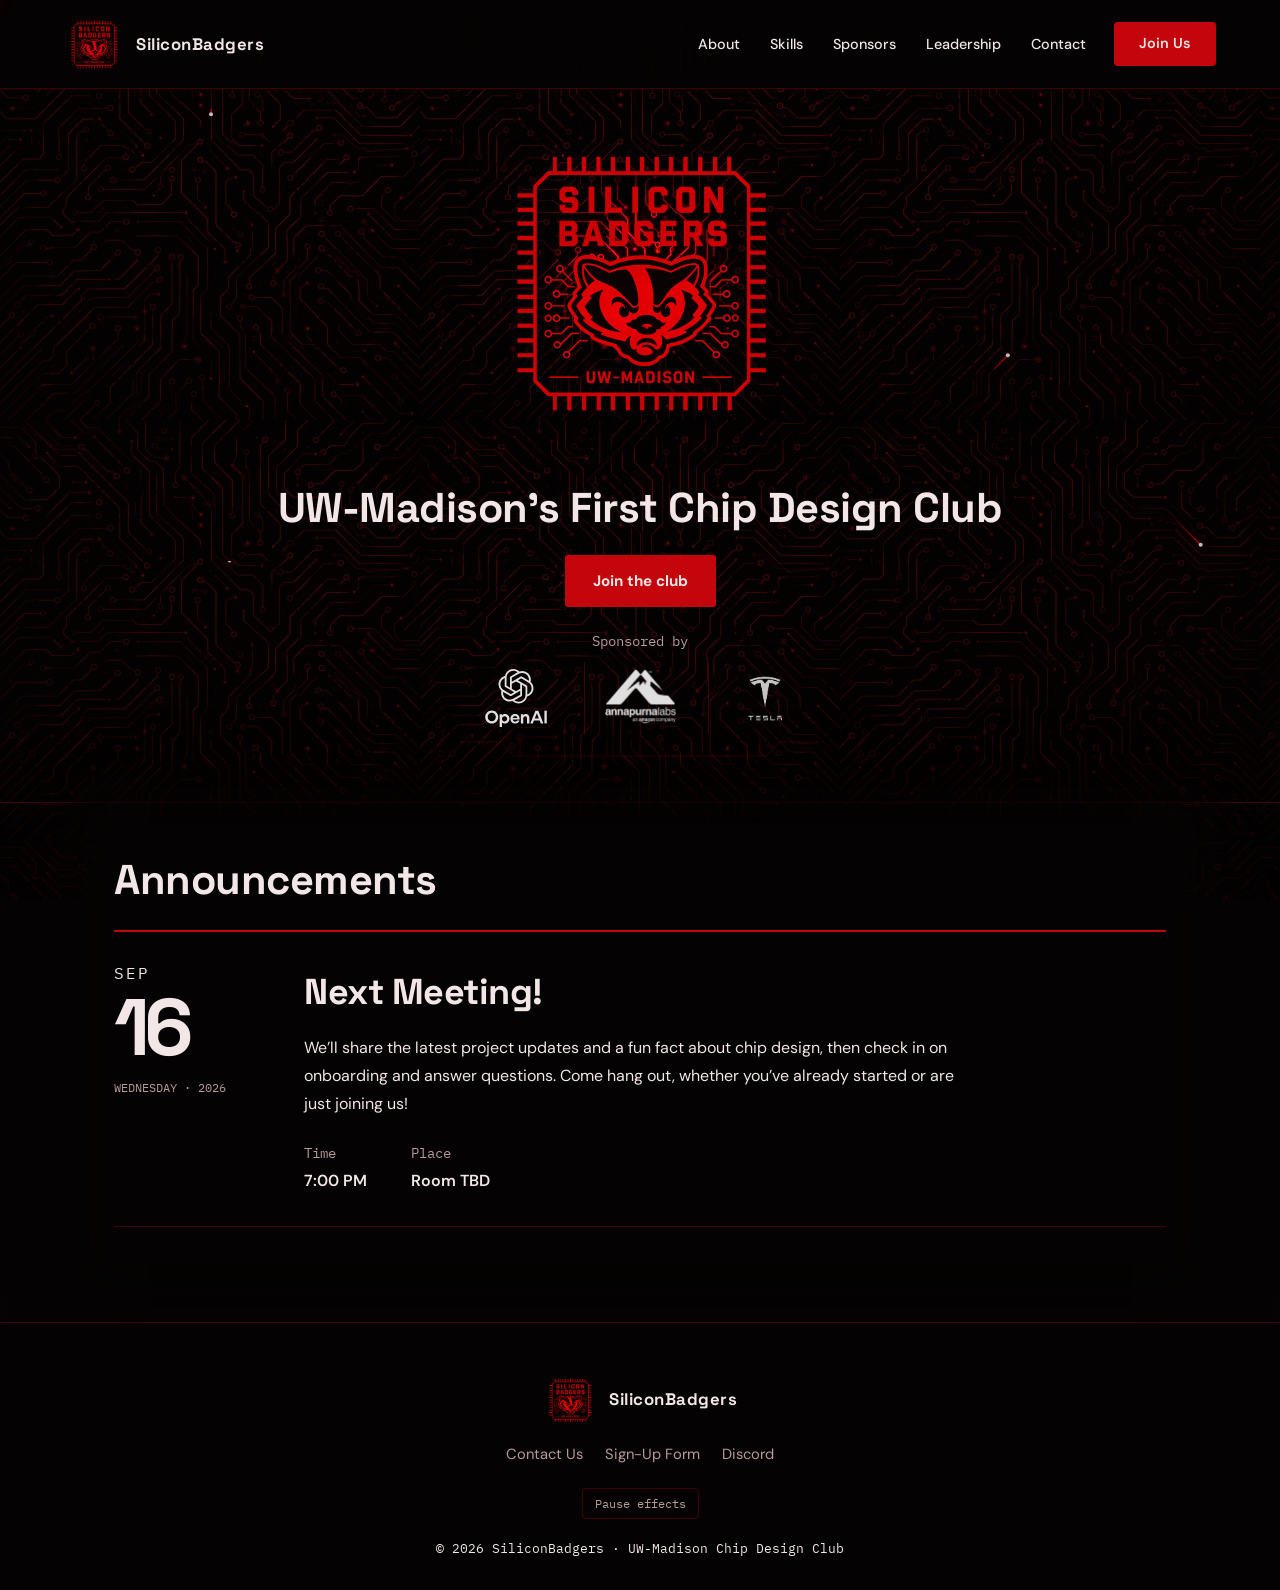
==== index.html @ 92d64e38 "Update project copy, team contacts, and Discord links" ====
<!DOCTYPE html>
<html lang="en">
<head>
<!-- Must stay inline and run before first paint: it arms the pre-animation
     hidden state for .reveal elements. Content is visible without it, so the
     fade-in stays progressive enhancement. Do not move to main.js. -->
<script>document.documentElement.classList.add("js-reveal");</script>
<meta charset="UTF-8">
<meta name="viewport" content="width=device-width, initial-scale=1.0">
<title>SiliconBadgers — Chip Design Club @ UW-Madison</title>
<meta name="description" content="SiliconBadgers is UW-Madison's first chip design club, teaching digital design, verification, and FPGA development while building an open-source LLM inference accelerator.">
<link rel="canonical" href="https://siliconbadgers.com/">
<meta property="og:type" content="website">
<meta property="og:title" content="SiliconBadgers — Chip Design Club @ UW-Madison">
<meta property="og:description" content="SiliconBadgers is UW-Madison's first chip design club, teaching digital design, verification, and FPGA development while building an open-source LLM inference accelerator.">
<meta property="og:url" content="https://siliconbadgers.com/">
<meta property="og:image" content="https://siliconbadgers.com/assets/img/logo.png">
<meta property="og:site_name" content="SiliconBadgers">
<meta name="twitter:card" content="summary_large_image">
<meta name="twitter:title" content="SiliconBadgers — Chip Design Club @ UW-Madison">
<meta name="twitter:description" content="SiliconBadgers is UW-Madison's first chip design club, teaching digital design, verification, and FPGA development while building an open-source LLM inference accelerator.">
<meta name="twitter:image" content="https://siliconbadgers.com/assets/img/logo.png">
<link rel="icon" href="/favicon.ico" sizes="16x16 32x32 48x48">
<link rel="icon" type="image/png" sizes="32x32" href="assets/img/favicon-32.png">
<link rel="icon" type="image/png" sizes="48x48" href="assets/img/favicon-48.png">
<link rel="icon" type="image/png" sizes="96x96" href="assets/img/favicon-96.png">
<link rel="icon" type="image/png" sizes="192x192" href="assets/img/favicon-192.png">
<link rel="icon" type="image/png" sizes="512x512" href="assets/img/favicon-512.png">
<link rel="apple-touch-icon" href="assets/img/apple-touch-icon.png">
<link rel="stylesheet" href="assets/css/styles.css?v=30">
<link rel="stylesheet" href="assets/css/sponsors.css?v=6">
<script defer src="assets/js/main.js?v=10"></script>
<script defer src="assets/js/effects.js?v=18"></script>
<script defer src="assets/js/interactions.js?v=3"></script>
<script type="application/ld+json">
{
  "@context": "https://schema.org",
  "@type": "Organization",
  "name": "SiliconBadgers",
  "alternateName": "SiliconBadgers",
  "url": "https://siliconbadgers.com/",
  "logo": "https://siliconbadgers.com/assets/img/logo.png",
  "description": "SiliconBadgers is UW-Madison's first chip design club, teaching digital design, verification, and FPGA development while building an open-source LLM inference accelerator.",
  "email": "rsharma232@wisc.edu",
  "sameAs": [
    "https://discord.gg/YP7TMagWwN"
  ]
}
</script>

<link rel="stylesheet" href="assets/css/chip-demos.css?v=9">
</head>
<body>
<a class="skip-link" href="#main-content">Skip to content</a>
<div class="scroll-progress" id="scrollProgress"></div>

<div class="circuit-bg"></div>
<div class="circuit-glow"></div>
<canvas class="circuit-signals" aria-hidden="true"></canvas>

<header>
  <nav>
    <a class="brand" href="index.html" aria-current="page">
      <img src="assets/img/logo.png" width="60" height="60" alt="SiliconBadgers logo">
      SiliconBadgers
    </a>
    <input type="checkbox" id="navCheck" class="nav-check" aria-label="Open navigation menu" aria-controls="navLinks">
    <label for="navCheck" class="navtoggle" id="navToggle" aria-label="Toggle menu">
      <span></span><span></span><span></span>
    </label>
    <ul class="navlinks" id="navLinks">
      <li><a href="about.html">About</a></li>
      <li><a href="skills.html">Skills</a></li>
      <li><a href="sponsors.html">Sponsors</a></li>
      <li><a href="leadership.html">Leadership</a></li>
      <li><a href="contact.html">Contact</a></li>
      <li><a class="nav-cta" href="join.html">Join Us</a></li>
    </ul>
  </nav>
</header>
<main id="main-content">
<section class="hero section-full">
  <div class="hero-inner">
    <div class="logo-wrap logo-power-on">
      <div class="logo-circuit-dense"></div>
      <img class="logo" src="assets/img/logo.png" width="320" height="320" alt="SiliconBadgers logo">
      <svg class="logo-power-pins" viewBox="0 0 640 640" aria-hidden="true">
        <path d="M148.0 73V101" style="--pin-delay:0ms"/>
        <path d="M177.2 73V101" style="--pin-delay:8ms"/>
        <path d="M206.4 73V101" style="--pin-delay:16ms"/>
        <path d="M235.6 73V101" style="--pin-delay:24ms"/>
        <path d="M264.8 73V101" style="--pin-delay:32ms"/>
        <path d="M294.0 73V101" style="--pin-delay:40ms"/>
        <path d="M323.2 73V101" style="--pin-delay:48ms"/>
        <path d="M352.4 73V101" style="--pin-delay:56ms"/>
        <path d="M381.6 73V101" style="--pin-delay:64ms"/>
        <path d="M410.8 73V101" style="--pin-delay:72ms"/>
        <path d="M440.0 73V101" style="--pin-delay:80ms"/>
        <path d="M469.2 73V101" style="--pin-delay:88ms"/>
        <path d="M498.4 73V101" style="--pin-delay:96ms"/>
        <path d="M540 148.0H570" style="--pin-delay:104ms"/>
        <path d="M540 177.2H570" style="--pin-delay:112ms"/>
        <path d="M540 206.4H570" style="--pin-delay:120ms"/>
        <path d="M540 235.6H570" style="--pin-delay:128ms"/>
        <path d="M540 264.8H570" style="--pin-delay:136ms"/>
        <path d="M540 294.0H570" style="--pin-delay:144ms"/>
        <path d="M540 323.2H570" style="--pin-delay:152ms"/>
        <path d="M540 352.4H570" style="--pin-delay:160ms"/>
        <path d="M540 381.6H570" style="--pin-delay:168ms"/>
        <path d="M540 410.8H570" style="--pin-delay:176ms"/>
        <path d="M540 440.0H570" style="--pin-delay:184ms"/>
        <path d="M540 469.2H570" style="--pin-delay:192ms"/>
        <path d="M540 498.4H570" style="--pin-delay:200ms"/>
        <path d="M499.0 550V578" style="--pin-delay:208ms"/>
        <path d="M469.8 550V578" style="--pin-delay:216ms"/>
        <path d="M440.6 550V578" style="--pin-delay:224ms"/>
        <path d="M411.4 550V578" style="--pin-delay:232ms"/>
        <path d="M382.2 550V578" style="--pin-delay:240ms"/>
        <path d="M353.0 550V578" style="--pin-delay:248ms"/>
        <path d="M323.8 550V578" style="--pin-delay:256ms"/>
        <path d="M294.6 550V578" style="--pin-delay:264ms"/>
        <path d="M265.4 550V578" style="--pin-delay:272ms"/>
        <path d="M236.2 550V578" style="--pin-delay:280ms"/>
        <path d="M207.0 550V578" style="--pin-delay:288ms"/>
        <path d="M177.8 550V578" style="--pin-delay:296ms"/>
        <path d="M148.6 550V578" style="--pin-delay:304ms"/>
        <path d="M75 499.0H106" style="--pin-delay:312ms"/>
        <path d="M75 469.8H106" style="--pin-delay:320ms"/>
        <path d="M75 440.6H106" style="--pin-delay:328ms"/>
        <path d="M75 411.4H106" style="--pin-delay:336ms"/>
        <path d="M75 382.2H106" style="--pin-delay:344ms"/>
        <path d="M75 353.0H106" style="--pin-delay:352ms"/>
        <path d="M75 323.8H106" style="--pin-delay:360ms"/>
        <path d="M75 294.6H106" style="--pin-delay:368ms"/>
        <path d="M75 265.4H106" style="--pin-delay:376ms"/>
        <path d="M75 236.2H106" style="--pin-delay:384ms"/>
        <path d="M75 207.0H106" style="--pin-delay:392ms"/>
        <path d="M75 177.8H106" style="--pin-delay:400ms"/>
        <path d="M75 148.6H106" style="--pin-delay:408ms"/>
      </svg>
    </div>
    <h1>UW-Madison's <span class="hero-first">First</span> Chip Design Club</h1>
    <div class="hero-btns">
      <a class="btn btn-primary" href="join.html">Join the club</a>
    </div>
    <svg class="sponsors-logo-filters" width="0" height="0" aria-hidden="true" focusable="false">
      <defs>
        <filter id="sponsors-tesla-cutout" x="0" y="0" width="100%" height="100%" color-interpolation-filters="sRGB">
          <!-- Render the red mark in white; white source pixels become transparent. -->
          <feColorMatrix type="matrix" values="0 0 0 0 1  0 0 0 0 1  0 0 0 0 1  0 -1 0 0 1" result="white-mark"/>
          <feComposite in="white-mark" in2="SourceAlpha" operator="in"/>
        </filter>
      </defs>
    </svg>
    <a class="sponsors-mini" href="sponsors.html" aria-label="View our sponsors: OpenAI, Amazon Annapurna Labs, and Tesla">
      <span class="sponsors-mini-label">Sponsored by</span>
      <span class="sponsors-mini-logos">
        <span class="sponsors-mini-mark"><img src="assets/img/openai-logo.svg" width="809" height="763" alt="OpenAI"></span>
        <span class="sponsors-mini-mark sponsors-mini-amazon"><img src="assets/img/amazon-annapurna-labs.png" width="1250" height="1250" alt="Amazon Annapurna Labs"></span>
        <span class="sponsors-mini-mark sponsors-mini-tesla"><img src="assets/img/tesla-logo.png" width="547" height="365" alt="Tesla"></span>
      </span>
      <svg class="sponsors-mini-circuit" viewBox="0 0 360 24" aria-hidden="true">
        <path class="sponsors-trace-base" d="M0 4H40L54 18H306L320 4H360M60 0V18M180 0V18M300 0V18"/>
        <path class="sponsors-trace-live" pathLength="100" d="M0 4H40L54 18H306L320 4H360"/>
      </svg>
    </a>
  </div>
</section>
<section id="announcements" class="reveal news-section home-announcement" aria-labelledby="latest-heading">
  <h2 id="latest-heading">Announcements</h2>
  <article class="meeting-notice" aria-labelledby="meeting-title">
    <time class="notice-date" datetime="2026-09-16"><span>SEP</span><strong>16</strong><span>WEDNESDAY · 2026</span></time>
    <div class="notice-copy">
      <h2 id="meeting-title">Next Meeting!</h2>
      <p>We’ll share the latest project updates and a fun fact about chip design, then check in on onboarding and answer questions. Come hang out, whether you’ve already started or are just joining us!</p>
      <dl class="notice-facts">
        <div><dt>Time</dt><dd>7:00 PM</dd></div>
        <div><dt>Place</dt><dd>Room TBD</dd></div>
      </dl>
    </div>
  </article>
</section>
</main>
<footer>
  <a class="brand" href="index.html">
    <img src="assets/img/logo.png" width="54" height="54" alt="SiliconBadgers logo">
    SiliconBadgers
  </a>
  <div class="flinks">
    <a href="contact.html">Contact Us</a>
    <a href="https://forms.gle/yjvHRH14iNGg6Zvt8" target="_blank" rel="noopener">Sign-Up Form</a>
    <a href="https://discord.gg/YP7TMagWwN" target="_blank" rel="noopener">Discord</a>
  </div>
  <button class="effects-toggle" type="button" aria-pressed="false" hidden>Pause effects</button>
  <p class="fine">© 2026 SiliconBadgers · UW-Madison Chip Design Club</p>
</footer>
</body>
</html>
---- assets/css/styles.css ----
@font-face{font-family:'Space Grotesk';src:url('../fonts/SpaceGrotesk[wght].ttf') format('truetype');font-weight:300 700;font-style:normal;font-display:swap;}
@font-face{font-family:'DM Sans';src:url('../fonts/DMSans[opsz,wght].ttf') format('truetype');font-weight:100 1000;font-style:normal;font-display:swap;}
@font-face{font-family:'IBM Plex Mono';src:url('../fonts/IBMPlexMono-Regular.ttf') format('truetype');font-weight:400;font-style:normal;font-display:swap;}
/* ==========================================================================
   SiliconBadgers — UW-Madison Chip Design Club
   ==========================================================================
   1.  Design tokens
   2.  Reset & base
   3.  Background layers
   4.  Header / nav
   5.  Hero
   6.  Shared section rules
   7.  Components (news, about, why-join, leadership, FAQ, signup, footer)
   8.  Scroll reveal & animations
   9.  Cursor-reactive glow system
   10. Media queries
   ========================================================================== */


/* ==========================================================================
   1. Design tokens
   ========================================================================== */
:root{
  /* Only these nine base colors are approved. Use tokens in components. */
  --bg-rgb:5 3 3;
  --surface-rgb:13 8 8;
  --ink-rgb:242 230 230;
  --muted-rgb:184 154 154;
  --uw-red-rgb:197 5 12;
  --uw-red-dark-rgb:155 0 0;
  --signal-rgb:255 102 80;
  --discord-rgb:88 101 242;
  --success-rgb:61 220 132;
  --bg:rgb(var(--bg-rgb));
  --surface:rgb(var(--surface-rgb));
  --ink:rgb(var(--ink-rgb));
  --muted:rgb(var(--muted-rgb));
  --uw-red:rgb(var(--uw-red-rgb));
  --uw-red-dark:rgb(var(--uw-red-dark-rgb));
  --signal:rgb(var(--signal-rgb));
  --discord:rgb(var(--discord-rgb));
  --success:rgb(var(--success-rgb));
  --border:rgb(var(--uw-red-rgb) / .3);
  --line:var(--border);
  /* Compatibility aliases do not add colors. */
  --white:var(--ink);
  --surface-2:var(--surface);
  --uw-red-bright:var(--uw-red);
  --red-950:var(--surface);
  --red-900:var(--surface);
  --red-850:var(--surface);

  --mono:'IBM Plex Mono',monospace;
  --heading:'Space Grotesk',sans-serif;
  --sans:'DM Sans',sans-serif;
  --page-heading-size:clamp(2.75rem,6vw,5rem);
  --page-heading-weight:700;
  --page-heading-spacing:-.055em;
}


/* ==========================================================================
   2. Reset & base
   ========================================================================== */
*{box-sizing:border-box; margin:0; padding:0;}
html{scroll-behavior:smooth;}
body{
  font-family:var(--sans);
  background:var(--bg);
  color:var(--ink);
  line-height:1.6;
  overflow-x:hidden;
}
a{color:inherit;}


/* ==========================================================================
   3. Background layers
   ========================================================================== */

/* Tiled circuit traces sitting behind everything. */
.circuit-bg{
  position:fixed; inset:0; z-index:-2;
  background-color:var(--bg);
  background-image:url("../img/circuit.webp");
  background-repeat:repeat;
  background-size:420px 420px;
  opacity:0.55;
  animation:circuitPulse 6s ease-in-out infinite;
}
.circuit-bg::after{
  content:"";
  position:absolute; inset:0;
  background:radial-gradient(ellipse at 50% 0%, transparent 0%, rgb(var(--bg-rgb) / 0.3) 65%, rgb(var(--bg-rgb) / 0.6) 100%);
}
@keyframes circuitPulse{
  0%,100%{opacity:0.5;}
  50%{opacity:0.7;}
}

/* Same tile again, brightened and masked to a circle that follows the
   cursor (--mx / --my are written by main.js). */
.circuit-glow{
  position:fixed; inset:0; z-index:-1; pointer-events:none;
  background-image:url("../img/circuit.webp");
  background-repeat:repeat;
  background-size:420px 420px;
  filter:brightness(3) saturate(1.7) drop-shadow(0 0 10px rgb(var(--uw-red-rgb) / 0.9));
  -webkit-mask-image: radial-gradient(circle 130px at var(--mx,50%) var(--my,30%), black 0%, black 30%, transparent 72%);
  mask-image: radial-gradient(circle 130px at var(--mx,50%) var(--my,30%), black 0%, black 30%, transparent 72%);
  opacity:0.95;
  transition:opacity 0.4s ease;
}


/* ==========================================================================
   4. Header / nav
   ========================================================================== */
header{
  position:sticky; top:0; z-index:100;
  background:rgb(var(--bg-rgb) / 0.3);
  border-bottom:1px solid var(--border);
}
header::before{
  content:""; position:absolute; inset:0; z-index:-1;
  background:var(--bg);
  opacity:var(--header-fade, 0.92);
  transition:opacity 0.15s linear;
  pointer-events:none;
}
nav{
  max-width:1200px; margin:0 auto;
  display:flex; align-items:center; justify-content:space-between;
  padding:14px 24px; position:relative;
}
.brand{
  display:flex; align-items:center; gap:12px;
  color:var(--white); font-family:var(--heading); font-weight:700;
  letter-spacing:0.5px; font-size:1.05rem;
  text-decoration:none;
}
.brand img{height:60px; width:60px; border-radius:6px;}

.navlinks{display:flex; align-items:center; gap:26px; list-style:none;}
.navlinks a{
  position:relative;
  color:var(--ink); text-decoration:none; font-size:0.9rem;
  font-family:var(--sans); font-weight:500; letter-spacing:0;
  padding:6px 2px; border-bottom:2px solid transparent;
  transition:all .15s ease;
}
.navlinks a:hover{color:var(--white); border-bottom-color:var(--uw-red);}

/* Underline sweep on hover. */
.navlinks a::after{
  content:""; position:absolute; left:0; bottom:-2px; width:0; height:2px;
  background:var(--uw-red-bright); transition:width 0.25s ease;
}
.navlinks a:hover::after{width:100%;}

.navlinks a.nav-cta{
  display:inline-flex;align-items:center;justify-content:center;min-width:102px;min-height:42px;
  background:var(--uw-red); color:var(--white)!important;
  padding:10px 18px; border-radius:4px; font-weight:600;
  border-bottom:none!important;
}
.navlinks a.nav-cta:hover{background:var(--uw-red-dark)!important;}
.navlinks a.nav-cta::after{display:none;}
.navlinks a.nav-cta:focus-visible{outline:2px solid var(--white);outline-offset:4px;}

/* Mobile menu is driven by this visually-hidden checkbox, so it opens and
   closes with pure CSS even when JavaScript is unavailable. */
.nav-check{
  position:absolute; left:-9999px; width:1px; height:1px; opacity:0;
}
.navtoggle{
  display:none; flex-direction:column; justify-content:center; gap:5px;
  width:36px; height:32px; background:transparent; border:none; cursor:pointer;
  padding:0;
}
.navtoggle span{
  display:block; width:100%; height:2px; background:var(--white);
  border-radius:2px; transition:transform .25s ease, opacity .25s ease;
  pointer-events:none;
}
.nav-check:checked ~ .navtoggle span:nth-child(1){transform:translateY(7px) rotate(45deg);}
.nav-check:checked ~ .navtoggle span:nth-child(2){opacity:0;}
.nav-check:checked ~ .navtoggle span:nth-child(3){transform:translateY(-7px) rotate(-45deg);}


/* ==========================================================================
   5. Hero
   ========================================================================== */
.hero{
  position:relative;
  background:radial-gradient(circle at 30% 20%, rgb(var(--uw-red-rgb) / 0.3), transparent 60%);
  color:var(--white);
  padding:32px 24px 40px;
  text-align:center;
  overflow:hidden;
  border-bottom:1px solid var(--border);
}
.hero::before{
  content:""; position:absolute; inset:-20%; z-index:0;
  background:radial-gradient(circle at 35% 30%, rgb(var(--uw-red-rgb) / 0.15), transparent 55%);
  animation:heroGlowMove 8s ease-in-out infinite;
  pointer-events:none;
}
@keyframes heroGlowMove{
  0%,100%{transform:translate(-4%,-2%) scale(1);}
  50%{transform:translate(4%,2%) scale(1.08);}
}
.hero-inner{position:relative; z-index:1; max-width:820px; margin:0 auto;}

.logo-wrap{
  position:relative; display:inline-block; margin-bottom:26px;
}
/* Soft red bloom behind the logo. */
.logo-wrap::after{
  content:""; position:absolute; z-index:-2;
  inset:6%;
  background:rgb(var(--uw-red-rgb) / 0.6);
  filter:blur(34px);
  border-radius:50%;
  pointer-events:none;
}
/* Denser circuit tile behind the logo, revealed by the cursor via
   --logo-fade on the black cover below. */
.logo-circuit-dense{
  position:absolute; z-index:-1;
  inset:17%;
  background-image:url("../img/circuit.webp");
  background-repeat:repeat;
  background-size:180px 180px;
  filter:brightness(1.6) saturate(1.5);
  border-radius:6%;
  pointer-events:none;
}
.logo-wrap::before{
  content:""; position:absolute; z-index:0;
  inset:17%;
  background:var(--bg);
  border-radius:6%;
  opacity:var(--logo-fade, 0.97);
  transition:opacity 0.15s linear;
  pointer-events:none;
}
.hero img.logo{
  position:relative; z-index:1;
  width:320px; height:320px;
  border-radius:22px;
}
.hero h1{
  font-size:clamp(1.7rem, 4vw, 2.6rem); font-weight:800;
  letter-spacing:-0.5px; margin-bottom:14px;
  color:var(--white);
}
.hero-btns{display:flex; gap:16px; justify-content:center; flex-wrap:wrap;}
.sponsor-banner{
  display:flex; flex-direction:column; align-items:center; gap:10px;
  width:fit-content; max-width:100%; margin:28px auto 0; padding:12px 20px 12px 12px;
  background:rgb(var(--surface-rgb) / 0.9); border:1px solid var(--border); border-radius:12px;
  text-align:left; text-decoration:none;
  transition:border-color .2s ease, background .2s ease;
}
.sponsor-banner:hover{border-color:var(--uw-red-bright); background:var(--surface-2);}
.sponsor-banner:focus-visible{outline:2px solid var(--white); outline-offset:5px;}
.sponsor-banner > .sponsor-eyebrow{margin:0; text-align:center;}
.sponsor-banner-partners{display:flex; align-items:center; gap:18px;}
.sponsor-banner-partner{display:flex; align-items:center; gap:12px;}
.sponsor-banner img{width:82px; height:82px; object-fit:contain; flex-shrink:0; background:var(--ink); border-radius:6px;}
.sponsor-banner-partner-tesla{width:82px; height:82px; overflow:hidden; border-radius:6px; background:var(--ink); justify-self:center;}
.sponsor-banner-partner-tesla img{object-fit:cover;}
.sponsor-banner-divider{width:1px; height:50px; background:var(--border);}
.sponsor-eyebrow{display:block; color:var(--muted); font-family:var(--mono); font-size:0.875rem; margin-bottom:5px;}


/* ==========================================================================
   6. Shared section rules
   ========================================================================== */
section{padding:90px 24px; max-width:1100px; margin:0 auto;}

/* Opt out of the centred column for full-bleed sections (hero, signup). */
.section-full{max-width:none;}

h2{font-size:clamp(1.8rem,3.5vw,2.6rem); font-weight:800; margin-bottom:16px; letter-spacing:-0.5px; color:var(--white);}
.about-compact{padding-top:20px; padding-bottom:48px;}
.section-intro{color:var(--muted); max-width:680px; margin-bottom:48px; font-size:1.05rem;}

/* Buttons */
.btn{
  position:relative; overflow:hidden;
  display:inline-block; padding:14px 28px; border-radius:6px;
  font-weight:700; text-decoration:none; font-size:0.95rem;
  transition:transform .15s ease, box-shadow .15s ease;
  font-family:var(--sans);
}
.btn:hover{transform:translateY(-2px);}
/* Shine sweep across the button on hover. */
.btn::before{
  content:""; position:absolute; top:0; left:-60%; width:40%; height:100%;
  background:linear-gradient(120deg, transparent, rgb(var(--ink-rgb) / 0.3), transparent);
  transform:skewX(-20deg);
  transition:left 0.6s ease;
}
.btn:hover::before{left:120%;}
.btn-primary{background:var(--uw-red); color:var(--white); box-shadow:0 4px 24px rgb(var(--uw-red-rgb) / 0.6);}
.btn-primary:hover{background:var(--uw-red-dark);}
.btn-discord{background:var(--discord); color:var(--white);}
.btn-discord:hover{background:rgb(var(--discord-rgb) / .6);}


/* ==========================================================================
   7. Components
   ========================================================================== */

/* ---- news ---- */
/* Sits directly under the hero, so it carries the tighter top padding that
   .about-compact used to have as the first section on the page. */
.news-section{padding-top:44px; padding-bottom:14px;}
.news-card{
  position:relative;
  display:grid; grid-template-columns:1.4fr 0.6fr; gap:34px; align-items:center;
  background:linear-gradient(160deg, rgb(var(--uw-red-rgb) / 0.3), rgb(var(--surface-rgb) / 0.3));
  border:1px solid var(--border); border-radius:14px;
  padding:30px 30px 28px;
  overflow:hidden;
  transition:transform 0.25s ease, box-shadow 0.25s ease, border-color 0.25s ease;
}
/* Accent bar goes on ::after, not ::before: ::before is the cursor-glow
   cover (section 9) and would paint straight over it. */
.news-card::after{
  content:""; position:absolute; top:0; left:0; right:0; height:3px; z-index:2;
  background:linear-gradient(90deg, var(--uw-red), var(--uw-red-bright));
  opacity:0.85;
}
.news-card:hover{
  transform:translateY(-4px);
  border-color:var(--uw-red);
  box-shadow:0 12px 40px rgb(var(--uw-red-rgb) / 0.3);
}
.news-tag{
  display:inline-flex; align-items:center; gap:8px;
  font-family:var(--mono); font-size:0.66rem; letter-spacing:1.2px;
  text-transform:uppercase; color:var(--ink);
  background:rgb(var(--uw-red-rgb) / 0.15); border:1px solid var(--border);
  border-radius:999px; padding:5px 13px; margin-bottom:14px;
}
.news-tag::before{
  content:""; width:7px; height:7px; border-radius:50%;
  background:var(--uw-red-bright);
  box-shadow:0 0 8px 1px rgb(var(--uw-red-rgb) / 0.9);
  animation:newsBlink 2s ease-in-out infinite;
}
@keyframes newsBlink{
  0%,100%{opacity:1;}
  50%{opacity:0.25;}
}
.news-body h3{
  font-size:clamp(1.8rem, 3.5vw, 2.35rem); line-height:1.2; font-weight:800; letter-spacing:-0.3px;
  color:var(--white); margin-bottom:10px;
}
.news-body p{color:var(--muted); font-size:0.96rem; line-height:1.55;}
.news-note{margin-top:12px; font-size:0.87rem!important; color:var(--muted)!important;}
.news-note a{color:var(--uw-red-bright); text-decoration:underline;}
.news-note a:hover{color:var(--white);}
.news-when{
  display:grid; gap:14px;
  border-left:1px solid var(--border); padding-left:28px;
}
.news-label{
  display:block; font-family:var(--mono); font-size:0.64rem;
  letter-spacing:1.2px; text-transform:uppercase; color:var(--muted);
  margin-bottom:3px;
}
.news-value{display:block; color:var(--white); font-weight:700; font-size:1rem; line-height:1.35;}

/* ---- about ---- */
.about-grid{display:grid; grid-template-columns:1.1fr 0.9fr; gap:50px; align-items:start;}
.about-grid-single{grid-template-columns:1fr; max-width:800px;}
.about-text p{margin-bottom:14px; color:var(--muted); font-size:0.98rem; line-height:1.55;}
.about-text strong{color:var(--uw-red-bright);}

/* ---- why join ---- */
.why-grid{display:grid; grid-template-columns:repeat(3,1fr); gap:24px;}
.why-card{
  background:rgb(var(--surface-rgb) / 0.3); border:1px solid var(--border); border-radius:14px;
  padding:28px; box-shadow:0 6px 30px rgb(var(--bg-rgb) / 0.6);
  position:relative; overflow:hidden;
  transition:transform 0.25s ease, box-shadow 0.25s ease, border-color 0.25s ease;
}
.why-card:hover{
  transform:translateY(-6px);
  border-color:var(--uw-red);
  box-shadow:0 12px 40px rgb(var(--uw-red-rgb) / 0.3);
}
.why-card .icon{
  width:46px; height:46px; border-radius:10px; background:var(--red-950);
  border:1px solid var(--border);
  color:var(--uw-red-bright); display:flex; align-items:center; justify-content:center;
  font-family:var(--mono); font-weight:700; font-size:1.1rem; margin-bottom:16px;
}
.why-card h3{font-size:1.1rem; margin-bottom:10px; font-weight:700; color:var(--white);}
.why-card p{color:var(--muted); font-size:0.94rem;}

/* ---- sponsors ---- */
.sponsor-thanks{max-width:780px; margin:0 0 28px; color:var(--muted); font-size:1rem;}
.sponsor-list{display:grid; grid-template-columns:repeat(3,minmax(0,1fr)); gap:20px;}
.sponsor-feature{
  text-decoration:none; transition:border-color .2s ease;
  display:flex; flex-direction:column; gap:20px; text-align:center; min-width:0;
  padding:20px; background:rgb(var(--surface-rgb) / 0.9);
  border:1px solid var(--border); border-radius:14px;
}
.sponsor-feature:hover{border-color:var(--uw-red-bright);}
.sponsor-feature:focus-visible{outline:2px solid var(--white); outline-offset:5px;}
.sponsor-logo-panel{display:flex; align-items:center; justify-content:center; width:100%; height:180px; background:var(--ink); border-radius:10px; padding:16px;}
.sponsor-logo-panel img{display:block; width:100%; max-height:100%; object-fit:contain;}
.sponsor-logo-panel-tesla{padding:4px; overflow:hidden;}
.sponsor-logo-panel-tesla img{transform:scale(1.15);}
.sponsor-logo-panel-amazon{overflow:hidden;}
.sponsor-logo-panel-amazon img{transform:scale(1.25);}
.sponsor-feature-copy h3{font-size:clamp(1.1rem,2vw,1.4rem); line-height:1.25; color:var(--white); margin-bottom:0;}
.sponsor-feature-copy p{font-size:1rem; color:var(--muted); max-width:520px;}
.sponsor-invitation{max-width:780px; margin:28px 0 0; text-align:left; font-size:1rem; color:var(--muted);}
.sponsor-invitation a{color:var(--white); text-decoration:underline; text-underline-offset:3px;}
.sponsor-invitation a:hover{color:var(--uw-red-bright);}

/* ---- leadership ---- */
.lead-grid{display:grid; grid-template-columns:repeat(6,minmax(0,1fr)); gap:22px;}
.lead-grid > .lead-card{grid-column:span 2;}
.lead-card{
  display:flex; flex-direction:column;
  text-align:center; background:rgb(var(--surface-rgb) / 0.3); border:1px solid var(--border);
  border-radius:14px; padding:26px 18px; box-shadow:0 6px 30px rgb(var(--bg-rgb) / 0.6);
  position:relative; overflow:hidden;
  transition:transform 0.25s ease, box-shadow 0.25s ease, border-color 0.25s ease;
}
.lead-card:hover{
  transform:translateY(-8px) scale(1.02);
  border-color:var(--uw-red);
  box-shadow:0 14px 44px rgb(var(--uw-red-rgb) / 0.3);
}
.lead-card:hover .avatar{
  box-shadow:0 0 24px 4px rgb(var(--uw-red-rgb) / 0.6);
}
.avatar{
  width:110px; height:110px; border-radius:50%; margin:0 auto 16px;
  background:linear-gradient(135deg, var(--red-950), var(--red-900));
  display:flex; align-items:center; justify-content:center;
  border:3px solid var(--uw-red); position:relative;
  transition:box-shadow 0.3s ease;
}
.avatar svg{width:52px; height:52px; opacity:0.6;}
.avatar img{width:100%; height:100%; object-fit:cover; border-radius:50%;}
.lead-card h3{font-size:1.05rem; font-weight:700; margin-bottom:4px; color:var(--white);}
.role-badge{
  /* align-self keeps the pill hugging its text: as a flex child a block-level
     box would otherwise stretch to the full card width. */
  align-self:center; max-width:100%;
  display:inline-block; font-family:var(--mono); font-size:0.65rem;
  color:var(--ink); background:rgb(var(--uw-red-rgb) / 0.15); padding:4px 11px;
  border:1px solid var(--border);
  border-radius:999px; margin-top:6px; letter-spacing:0.15px;
  line-height:1.45; text-wrap:balance;
}
.lead-email{font-size:0.78rem; margin-top:auto; padding-top:10px;}
.lead-email a{color:var(--uw-red-bright); text-decoration:none;}
.lead-email a:hover{text-decoration:underline;}

/* ---- FAQ ---- */
.faq-item{
  border-bottom:1px solid var(--border); padding:22px 0;
}
.faq-q{
  display:flex; justify-content:space-between; align-items:center;
  cursor:pointer; font-weight:700; font-size:1.03rem; gap:16px;
  color:var(--white);
}
.faq-q .plus{
  font-family:var(--mono); color:var(--uw-red-bright); font-size:1.3rem; flex-shrink:0;
  transition:transform .2s ease;
}
.faq-item.open .plus{transform:rotate(45deg);}
.faq-a{
  max-height:0; overflow:hidden; transition:max-height .25s ease;
  color:var(--muted); font-size:0.96rem;
}
.faq-item.open .faq-a{max-height:300px; margin-top:14px;}

/* ---- skills ---- */
.skills-grid{display:grid; grid-template-columns:repeat(4,1fr); gap:24px;}
.skill-card{
  position:relative;
  background:linear-gradient(160deg, rgb(var(--uw-red-rgb) / 0.3), rgb(var(--surface-rgb) / 0.3));
  border:1px solid var(--border); border-radius:14px;
  padding:28px 24px 24px;
  overflow:hidden;
  transition:transform 0.25s ease, box-shadow 0.25s ease, border-color 0.25s ease;
}
.skill-card::before{
  content:""; position:absolute; top:0; left:0; right:0; height:3px;
  background:linear-gradient(90deg, var(--uw-red), var(--uw-red-bright));
  opacity:0.85;
}
.skill-card:hover{
  transform:translateY(-6px);
  border-color:var(--uw-red);
  box-shadow:0 12px 40px rgb(var(--uw-red-rgb) / 0.3);
}
.skill-icon{
  font-family:var(--mono); font-size:2rem; font-weight:700;
  background:linear-gradient(135deg, var(--uw-red-bright), var(--uw-red));
  -webkit-background-clip:text; background-clip:text; color:transparent;
  margin-bottom:14px; letter-spacing:1px;
}
.skill-card h3{font-size:1.08rem; margin-bottom:10px; font-weight:700; color:var(--white);}
.skill-card p{color:var(--muted); font-size:0.93rem;}

/* ---- contact ---- */
.contact-form{
  max-width:560px;
}
.form-row{
  margin-bottom:20px;
  display:flex;
  flex-direction:column;
}
.form-row label{
  font-weight:700;
  color:var(--white);
  margin-bottom:8px;
  font-size:0.95rem;
}
.form-row label .optional{
  font-weight:400;
  color:var(--muted);
  font-size:0.85rem;
}
.form-row input,
.form-row textarea{
  background:rgb(var(--surface-rgb) / 0.6);
  border:1px solid var(--border);
  border-radius:8px;
  padding:12px 14px;
  color:var(--ink);
  font-family:inherit;
  font-size:0.95rem;
  resize:vertical;
  transition:border-color 0.2s ease, box-shadow 0.2s ease;
}
.form-row input:focus,
.form-row textarea:focus{
  outline:none;
  border-color:var(--uw-red);
  box-shadow:0 0 0 3px rgb(var(--uw-red-rgb) / 0.15);
}
.form-status{
  margin-top:14px;
  font-size:0.9rem;
  color:var(--muted);
  min-height:1.2em;
}
.form-status.success{color:var(--success);}
.form-status.error{color:var(--uw-red-bright);}

/* ---- signup ---- */
.signup{
  background:radial-gradient(circle at 70% 30%, rgb(var(--uw-red-rgb) / 0.3), rgb(var(--surface-rgb) / 0.3) 75%);
  border:1px solid var(--border);
  border-radius:20px; padding:60px 40px; color:var(--white); text-align:center;
  position:relative; overflow:hidden;
  max-width:1100px; margin:0 auto;
  animation:borderPulse 3.5s ease-in-out infinite;
}
@keyframes borderPulse{
  0%,100%{box-shadow:0 0 0 0 rgb(var(--uw-red-rgb) / 0.3);}
  50%{box-shadow:0 0 0 8px transparent;}
}
.signup-inner{position:relative;}
.signup-note{
  margin-top:36px;
  font-size:0.88rem;
  color:var(--muted);
}
.signup-note a{color:var(--ink); text-decoration:underline;}
.signup-note a:hover{color:var(--white);}
.signup h2{color:var(--white);}
.signup p{color:var(--muted); max-width:560px; margin:0 auto 34px;}
.signup-btns{display:flex; gap:16px; justify-content:center; flex-wrap:wrap;}

/* ---- footer ---- */
footer{
  background:rgb(var(--surface-rgb) / 0.3); border-top:1px solid var(--border); color:var(--muted); padding:50px 24px 30px;
  text-align:center; margin-top:40px; position:relative; overflow:hidden;
}
footer .brand{justify-content:center; margin-bottom:16px;}
footer .brand img{height:54px; width:54px;}
footer .flinks{display:flex; gap:22px; justify-content:center; margin-bottom:22px; flex-wrap:wrap;}
footer .flinks a{color:var(--muted); text-decoration:none; font-size:0.92rem;}
footer .flinks a:hover{color:var(--white); text-decoration:underline;}
footer .fine{font-size:0.8rem; color:var(--ink); font-family:var(--mono);}


/* ==========================================================================
   8. Scroll reveal & animations
   ========================================================================== */

/* Scroll progress bar */
.scroll-progress{
  position:fixed; top:0; left:0; height:3px; width:0%;
  background:linear-gradient(90deg, var(--uw-red-dark), var(--uw-red-bright));
  box-shadow:0 0 12px 1px rgb(var(--uw-red-rgb) / 0.9);
  z-index:1000; transition:width 0.08s linear;
}

/* Scroll reveal.
   Content is visible by default, so it still renders with no JS and no
   IntersectionObserver. The hidden pre-animation state only turns on once
   html.js-reveal is set by the inline script in <head>, which makes the
   fade-in progressive enhancement rather than a requirement. */
.reveal{ opacity:1; transform:none; }
.reveal-stagger > *{ opacity:1; transform:none; }
html.js-reveal .reveal{
  opacity:0; transform:translateY(36px);
  transition:opacity 0.8s ease, transform 0.8s ease;
}
html.js-reveal .reveal.in-view{opacity:1; transform:translateY(0);}
html.js-reveal .reveal-stagger > *{
  opacity:0; transform:translateY(24px);
  transition:opacity 0.6s ease, transform 0.6s ease;
}
html.js-reveal .reveal-stagger.in-view > *{opacity:1; transform:translateY(0);}
.reveal-stagger.in-view > *:nth-child(1){transition-delay:0.05s;}
.reveal-stagger.in-view > *:nth-child(2){transition-delay:0.15s;}
.reveal-stagger.in-view > *:nth-child(3){transition-delay:0.25s;}
.reveal-stagger.in-view > *:nth-child(4){transition-delay:0.35s;}
.reveal-stagger.in-view > *:nth-child(5){transition-delay:0.45s;}
.reveal-stagger.in-view > *:nth-child(6){transition-delay:0.55s;}


/* ==========================================================================
   9. Cursor-reactive glow system
   ==========================================================================
   Each surface gets a black cover on ::before whose opacity is driven by
   --glow-fade, written per-element by main.js based on cursor distance.
   Direct children are lifted above the cover so they stay readable. */
.why-card::before, .lead-card::before, .news-card::before,
.signup::before, footer::before{
  content:""; position:absolute; inset:0; z-index:0;
  background:var(--bg);
  opacity:var(--glow-fade, 0.94);
  border-radius:inherit;
  transition:opacity 0.15s linear;
  pointer-events:none;
}
.why-card > *, .lead-card > *, .news-card > *,
.signup > *, footer > *{
  position:relative; z-index:1;
}


/* ==========================================================================
   10. Media queries
   ========================================================================== */
@media(max-width:900px){
  .why-grid{grid-template-columns:1fr;}
  .skills-grid{grid-template-columns:repeat(2,1fr);}
  .news-card{grid-template-columns:1fr; gap:24px;}
  .news-when{
    border-left:none; border-top:1px solid var(--border);
    padding-left:0; padding-top:22px;
    grid-template-columns:repeat(3,1fr); gap:18px;
  }
}

@media(max-width:560px){
  .skills-grid{grid-template-columns:1fr;}
}

@media(max-width:760px){
  .lead-grid{grid-template-columns:repeat(auto-fit,minmax(min(240px,100%),1fr));}
  .lead-grid > .lead-card,
  .lead-grid > .lead-card:nth-child(4){grid-column:auto;}
  .sponsor-list{grid-template-columns:1fr;}
  .sponsor-feature{gap:20px; padding:20px;}
  .sponsor-logo-panel{width:100%; max-width:280px; margin:0 auto;}
  .sponsor-feature-copy p{margin:0 auto;}
  .sponsor-banner{gap:10px; width:100%; padding:14px;}
  .sponsor-banner-partners{display:grid; grid-template-columns:repeat(3,minmax(0,1fr)); gap:12px; width:100%;}
  .sponsor-banner-partner{justify-content:center;}
  .sponsor-banner img{width:min(64px,19vw); height:min(64px,19vw);}
  .sponsor-banner-partner-tesla{width:min(64px,19vw); height:min(64px,19vw);}
  .sponsor-banner-divider{display:none;}
  .about-grid{grid-template-columns:1fr;}
  section{padding:60px 20px;}
  .news-section{padding-top:36px; padding-bottom:10px;}
  .news-card{padding:26px 22px 24px;}
  .news-when{grid-template-columns:1fr; gap:14px;}
  .signup{padding:44px 24px;}
}

@media(max-width:1100px){
  .navtoggle{display:flex;}
  .navlinks{
    position:absolute; top:100%; left:0; right:0;
    flex-direction:column; align-items:stretch; gap:0;
    background:rgb(var(--bg-rgb) / 0.9); border-bottom:1px solid var(--border);
    max-height:0; overflow:hidden; opacity:0;
    transition:max-height .3s ease, opacity .25s ease;
  }
  .navlinks.open, .nav-check:checked ~ .navlinks{max-height:min(520px, calc(100dvh - 90px)); overflow-y:auto; opacity:1;}
  .navlinks li{width:100%;}
  .navlinks a{
    display:block; padding:16px 24px; border-bottom:1px solid var(--border);
    font-size:1rem;
  }
  .navlinks a.nav-cta{
    display:flex;margin:10px 24px 18px;border-radius:4px;text-align:center;
  }
}

/* Touch-only fallback: works even with no JS at all. JS gives a smooth
   position-tracking glow; this gives an instant reveal the moment a finger
   is actually down on the element. */
@media (hover:none){
  /* cursor:pointer nudges iOS Safari into treating these as tappable so
     :active actually engages without any JS */
  .logo-wrap, header, .why-card, .news-card,
  .lead-card, .signup, footer{ cursor:pointer; }
  .logo-wrap:active::before{opacity:0.12;}
  header:active::before{opacity:0.15;}
  .why-card:active::before, .lead-card:active::before,
  .news-card:active::before,
  .signup:active::before, footer:active::before{opacity:0.15;}
}

@media (prefers-reduced-motion: reduce){
  .circuit-bg, .hero img.logo, .hero::before, .signup,
  .news-tag::before{animation:none!important;}
  .reveal, .reveal-stagger > *{opacity:1!important; transform:none!important; transition:none!important;}
}

/* Circuit motion enhancements — preserve the original design and layout. */
/* Shared multipage structure. */
main{min-height:calc(100vh - 350px);}
.page-section{padding-top:60px;padding-bottom:80px;}
.page-title{
  font-size:var(--page-heading-size);font-weight:var(--page-heading-weight);letter-spacing:var(--page-heading-spacing);
  color:var(--white);margin-bottom:26px;line-height:1.2;
}
.page-back{font:13px var(--mono);margin-bottom:18px;color:var(--muted);}
.page-back a{text-decoration:none;}
.page-back a:hover{color:var(--white);}
.signup .page-back{margin-bottom:18px;font:13px var(--mono);}
.page-link{display:inline-flex;align-items:center;gap:12px;margin-top:22px;color:var(--white);text-underline-offset:5px;}
.page-link span{transition:transform .25s;}
.page-link:hover span{transform:translateX(4px);}
.home-announcement{padding-bottom:55px;}
.navlinks a[aria-current="page"]{color:var(--white);border-bottom-color:var(--uw-red-bright);}
.navlinks a[aria-current="page"]::after{width:100%;}
.skip-link{position:fixed;top:10px;left:10px;padding:12px 18px;background:var(--uw-red);color:var(--ink);z-index:1001;transform:translateY(-160%);}
.skip-link:focus{transform:translateY(0);}
.nav-check:focus-visible + .navtoggle{outline:2px solid white;outline-offset:5px;}

.circuit-signals{
  position:fixed; inset:0; width:100%; height:100%; z-index:-1;
  pointer-events:none; opacity:.82;
}
.logo-wrap{
  transform:perspective(800px) rotateX(var(--tilt-x,0deg)) rotateY(var(--tilt-y,0deg));
  transition:transform .45s cubic-bezier(.2,.8,.2,1);
}
.logo-wrap::after{animation:core-breathe 5s ease-in-out infinite;}
.hero img.logo{animation:logo-arrive 1.1s cubic-bezier(.2,.8,.2,1) both;}
.hero h1{animation:hero-arrive .9s .15s both;}
.hero-btns{animation:hero-arrive .9s .3s both;}
.sponsor-banner{animation:hero-arrive .9s .45s both;}
@keyframes core-breathe{
  0%,100%{opacity:.6;transform:scale(.95);}
  50%{opacity:1;transform:scale(1.1);}
}
@keyframes logo-arrive{
  from{opacity:0;transform:translateY(18px) scale(.92);filter:blur(5px);}
  to{opacity:1;transform:none;filter:none;}
}
@keyframes hero-arrive{
  from{opacity:0;transform:translateY(15px);}
  to{opacity:1;transform:none;}
}
.skill-card,.lead-card,.sponsor-feature{
  transition:transform .35s cubic-bezier(.2,.8,.2,1),box-shadow .35s,border-color .35s;
}
@media(hover:hover) and (pointer:fine){
  .skill-card:hover,.lead-card:hover,.sponsor-feature:hover{
    transform:perspective(1000px) translateY(-6px) rotateX(var(--card-x,0deg)) rotateY(var(--card-y,0deg));
    box-shadow:0 16px 38px rgb(var(--uw-red-rgb) / 0.15);
    border-color:rgb(var(--uw-red-rgb) / 0.6);
  }
  .sponsor-feature:hover{box-shadow:0 10px 30px rgb(var(--uw-red-rgb) / 0.15);}
}
.skill-card::after{
  content:""; position:absolute; inset:0; pointer-events:none;
  background:radial-gradient(240px circle at var(--card-mx,50%) var(--card-my,0%),rgb(var(--uw-red-rgb) / 0.15),transparent 70%);
  opacity:0; transition:opacity .35s;
}
.skill-card:hover::after{opacity:1;}
.skill-icon{transition:transform .35s,text-shadow .35s;}
.skill-card:hover .skill-icon{transform:translateX(4px);text-shadow:0 0 20px rgb(var(--uw-red-rgb) / 0.3);}
.btn .button-ripple{
  position:absolute; width:16px; height:16px; margin:-8px;
  background:rgb(var(--ink-rgb) / 0.3); border-radius:50%; pointer-events:none;
  animation:button-ripple .65s ease-out forwards;
}
@keyframes button-ripple{to{transform:scale(28);opacity:0;}}
.effects-toggle{
  display:block; margin:0 auto 20px; padding:7px 12px; background:transparent;
  color:var(--muted); border:1px solid var(--border); border-radius:4px;
  font:12px var(--mono); cursor:pointer;
}
.effects-toggle[hidden]{display:none;}
.effects-toggle:hover{color:var(--ink);border-color:var(--uw-red-bright);}
.effects-toggle:focus-visible{outline:2px solid white;outline-offset:4px;}
html.effects-paused *,html.effects-paused *::before,html.effects-paused *::after{
  animation-play-state:paused!important;
}
html.effects-paused .logo-wrap{transform:none;}
@media(prefers-reduced-motion:reduce){
  html{scroll-behavior:auto;}
  *,*::before,*::after{animation:none!important;transition:none!important;}
  .circuit-signals,.effects-toggle{display:none;}
  .logo-wrap,.skill-card:hover,.lead-card:hover,.sponsor-feature:hover{transform:none;}
}

/* Inline AI-to-silicon illustration. The expanded layout is the no-JS default. */
.technology-stack{max-width:1280px; padding-top:30px; padding-bottom:30px; color:inherit;}
.stack-stage{position:relative; display:grid; grid-template-columns:repeat(5,minmax(0,1fr)); gap:24px; padding:36px 0;}
.stack-item{position:relative; min-width:0; text-align:center; transform-origin:top left;}
.stack-svg{display:block; width:100%; overflow:visible; color:var(--signal);}
.stack-panel{transform:matrix(.94,.12,-.12,.94,120,112); filter:drop-shadow(0 0 3px rgb(var(--uw-red-rgb) / 0.15));}
.stack-surface{fill:rgb(var(--uw-red-rgb) / 0.15); stroke:currentColor; stroke-width:1.2;}
.stack-symbols,.stack-arrow{fill:none; stroke:currentColor; stroke-width:1.2; stroke-linejoin:round; stroke-linecap:round;}
.stack-node{fill:currentColor; filter:drop-shadow(0 0 3px rgb(var(--uw-red-rgb) / 0.6));}
.stack-label{transform:translate(120px,249px); fill:var(--ink,currentColor); font-family:inherit; font-size:22px; font-weight:800;}
.stack-arrow{opacity:0;}
.stack-item p{font-size:1rem; line-height:1.6; color:inherit; opacity:.8; max-width:27ch; margin:4px auto 0; text-wrap:pretty;}
.stack-sr-title{position:absolute; width:1px; height:1px; padding:0; margin:-1px; overflow:hidden; clip-path:inset(50%); white-space:nowrap;}
.stack-stage.is-stacked{height:550px; display:block;}
.stack-stage.is-stacked .stack-item{position:absolute; top:0; left:0; width:240px;}
@media(max-width:1000px){
  .stack-stage{grid-template-columns:minmax(0,1fr); gap:48px;}
  .stack-item{width:min(100%,300px); margin-inline:auto;}
  .stack-item p{max-width:30ch;}
}
@media(prefers-reduced-motion:reduce){
  .stack-stage,.stack-item,.stack-panel,.stack-label,.stack-arrow,.stack-item p{animation:none!important; transition:none!important;}
}

/* Open layouts: each kind of content has its own rhythm. */
.visually-hidden{position:absolute;width:1px;height:1px;overflow:hidden;clip-path:inset(50%);white-space:nowrap;}
.section-intro,.about-text p{color:var(--ink);font-size:1rem;line-height:1.75;max-width:68ch;}
.about-text p + p{margin-top:20px;}
.page-back{font-size:.875rem;}
.hero{background:none;}
.hero::before,.logo-wrap::before,.logo-wrap::after,.logo-circuit-dense{display:none;}
.logo-wrap{transform:none;transition:none;width:min(320px,100%);}
.hero img.logo{display:block;width:100%;height:auto;border-radius:0;animation:none;}
.logo-power-pins{position:absolute;inset:0;width:100%;height:100%;z-index:2;pointer-events:none;fill:none;stroke:var(--ink);stroke-width:7;stroke-linecap:butt;}
.logo-power-pins path{opacity:0;}
html.js-reveal .logo-power-on .logo{animation:chip-power-on 2s linear both;}
html.js-reveal .logo-power-pins{animation:pin-orbit-fade 2s linear both;}
html.js-reveal .logo-power-pins path{animation:pin-power-on .416s var(--pin-delay) linear infinite both;}
@keyframes pin-power-on{0%{opacity:0;}8%{opacity:1;filter:drop-shadow(0 0 5px var(--uw-red));}20%{opacity:.65;}38%,100%{opacity:0;}}
@keyframes pin-orbit-fade{0%,25%{opacity:1;}60%{opacity:.5;}85%{opacity:.12;}100%{opacity:0;}}
@keyframes chip-power-on{0%{filter:brightness(.3);}22%{filter:brightness(.32);}42%{filter:brightness(.45);}65%{filter:brightness(.7);}84%{filter:brightness(.9);}100%{filter:brightness(1);}}
.hero h1,.hero-btns,.sponsor-banner{animation:none;}
.sponsor-banner{background:none;border:0;border-radius:0;padding:8px 0;}
.sponsor-banner:hover{background:none;border:0;}
.btn{border-radius:3px;transition:background-color .2s,color .2s;}
.btn::before,.btn .button-ripple{display:none;}
.btn:hover{transform:none;}
.btn-primary{box-shadow:none;}
.signup{background:none;border:0;border-radius:0;padding:28px 0;animation:none;box-shadow:none;}
.signup::before,footer::before{display:none;}
.signup .signup-inner{max-width:680px;margin:auto;}
.form-row input,.form-row textarea{border-radius:3px;}

/* A meeting notice, with the date doing the organizing instead of a box. */
.meeting-notice{display:grid;grid-template-columns:150px minmax(0,1fr);gap:40px;padding:32px 0;border-top:2px solid var(--uw-red);border-bottom:1px solid var(--border);}
.notice-date{display:flex;flex-direction:column;align-items:flex-start;line-height:1.2;color:var(--white);font-family:var(--mono);}
.notice-date > span:first-child{font-size:1rem;letter-spacing:.12em;}
.notice-date strong{font-family:var(--sans);font-size:5rem;font-weight:750;letter-spacing:-.07em;line-height:1.1;}
.notice-date > span:last-child{margin-top:8px;font-size:.75rem;line-height:1.5;color:var(--muted);}
.notice-copy h2{font-size:clamp(1.65rem,3vw,2.25rem);margin-bottom:12px;}
.notice-copy > p{max-width:60ch;font-size:1rem;line-height:1.75;}
.notice-facts{display:flex;flex-wrap:wrap;gap:24px 44px;margin-top:24px;}
.notice-facts dt{font-family:var(--mono);font-size:.875rem;color:var(--muted);margin-bottom:4px;}
.notice-facts dd{font-size:1rem;font-weight:600;}
.notice-note{margin-top:24px;}
.notice-note a{text-underline-offset:4px;}

/* Skills read as a workshop list, with a small working example on each row. */
.skill-rows{border-top:1px solid var(--border);}
.skill-row{display:grid;grid-template-columns:minmax(180px,.85fr) minmax(0,1.2fr) 160px;gap:12px 40px;padding:32px 0;border-bottom:1px solid var(--border);align-items:center;}
.skill-heading h2{font-size:1.4rem;line-height:1.25;margin:0 0 10px;letter-spacing:-.025em;}
.skill-tools{font: .875rem/1.6 var(--mono);color:var(--muted);}
.skill-description{font-size:1rem;line-height:1.75;max-width:50ch;}
.schematic-demo{align-self:center;display:block;width:160px;border:0;background:transparent;color:var(--muted);font: .875rem/1.4 var(--sans);cursor:pointer;padding:6px;}
.schematic-demo > svg{display:block;width:100%;height:auto;fill:none;stroke:var(--uw-red);stroke-width:1.5;stroke-linecap:round;stroke-linejoin:round;}
.schematic-demo:hover,.schematic-demo:focus-visible{color:var(--white);}
.schematic-demo:focus-visible{outline:2px solid var(--uw-red-bright);outline-offset:5px;}
.skill-example{grid-column:2 / -1;font-size:.875rem;line-height:1.5;color:var(--muted);}
.gate-signal{opacity:.2;stroke:var(--signal);fill:var(--signal);}
.gate-signal path{fill:none;}
.wave-signal{stroke:var(--signal);stroke-dasharray:100;stroke-dashoffset:100;}
.wave-cursor{opacity:0;stroke:var(--signal);}
.placement-block{fill:var(--surface);stroke:var(--uw-red);transform-box:fill-box;}
.placement-wires{stroke:var(--border);}
.is-demonstrating .gate-signal{opacity:1;animation:gate-switch .9s steps(1,end) both;}
.is-demonstrating .wave-signal{stroke-dashoffset:0;animation:signal-draw 1.1s ease-out both;}
.is-demonstrating .wave-cursor{opacity:.8;transform:translateX(116px);animation:wave-scan 1.1s linear both;}
.is-demonstrating .placement-block{stroke:var(--signal);animation:block-place .6s var(--block-delay) cubic-bezier(.2,.8,.2,1) both;}
.is-demonstrating .placement-wires{stroke:var(--signal);transition:stroke .8s;}
@keyframes gate-switch{0%{opacity:.2;}30%{opacity:.5;}65%,100%{opacity:1;}}
@keyframes signal-draw{from{stroke-dashoffset:100;}to{stroke-dashoffset:0;}}
@keyframes wave-scan{from{transform:translateX(0);}to{transform:translateX(116px);}}
@keyframes block-place{from{transform:translate(var(--dx),var(--dy));opacity:.3;}to{transform:none;opacity:1;}}

.sponsor-feature,.sponsor-feature:hover{padding:24px 0;background:none;border:0;border-top:1px solid var(--border);border-radius:0;box-shadow:none;transform:none;transition:none;}
.sponsor-logo-panel{border-radius:3px;}
.sponsor-feature-copy .sponsor-eyebrow{display:none;}

/* Direct hover/focus styling stays responsive while panels move. */
.stack-item:is(:hover,:focus-visible) .stack-symbols{color:var(--signal);filter:drop-shadow(0 0 3px rgb(var(--uw-red-rgb) / 0.6));}
.stack-item:is(:hover,:focus-visible) .stack-symbols path{opacity:1;}
.stack-item:is(:hover,:focus-visible) .stack-surface{stroke:var(--signal);fill:rgb(var(--uw-red-rgb) / 0.3);}
.stack-item:not(:last-child)::after{content:"";position:absolute;right:-23px;top:clamp(70px,8.5vw,112px);width:22px;border-top:1px dashed var(--border);}
.stack-item:is(:hover,:focus-visible)::after{border-color:var(--signal);}
.stack-stage:is(.is-stacked,.is-expanding) .stack-item::after{display:none;}
@media(max-width:1000px){
  .stack-item:not(:last-child)::after{top:auto;right:auto;left:50%;bottom:-34px;width:0;height:20px;border-top:0;border-left:1px dashed var(--border);}
  .stack-item:is(:hover,:focus-visible)::after{border-color:var(--signal);}
  .skill-row{grid-template-columns:minmax(150px,.8fr) minmax(0,1.2fr);gap:16px 28px;}
  .schematic-demo{grid-column:1;grid-row:2;}
  .skill-example{grid-column:2;grid-row:2;align-self:center;}
}
@media(max-width:700px){
  .meeting-notice{grid-template-columns:90px minmax(0,1fr);gap:22px;}
  .notice-date strong{font-size:3.75rem;}
  .notice-date > span:last-child{font-size:.75rem;}
  .skill-row{grid-template-columns:minmax(0,1fr) 130px;gap:18px 20px;}
  .skill-heading{grid-column:1 / -1;}
  .skill-description{grid-column:1 / -1;}
  .schematic-demo{grid-column:2;grid-row:3;width:130px;}
  .skill-example{grid-column:1;grid-row:3;}
}
@media(max-width:440px){
  .meeting-notice{grid-template-columns:minmax(0,1fr);gap:20px;}
  .notice-date{flex-direction:row;align-items:baseline;gap:12px;}
  .notice-date strong{font-size:3rem;}
  .notice-date > span:last-child{margin:0;}
}
@media(prefers-reduced-motion:reduce){
  html.js-reveal .logo-power-on .logo{animation:none;filter:none;}
  .logo-power-pins{display:none;}
  .is-demonstrating .gate-signal,.is-demonstrating .wave-signal,.is-demonstrating .placement-block,.is-demonstrating .wave-cursor{animation:none;}
}
/* Paused effects still allow static demonstrations and a fully readable logo. */
html.effects-paused .is-demonstrating :is(.gate-signal,.wave-signal,.placement-block,.wave-cursor){animation:none!important;}
html.js-reveal .logo-power-on.is-powered .logo{animation:none;filter:none;}
.logo-power-on.pins-finished .logo-power-pins{display:none;}

/* A forward pass, instruction stream, and completed result in one finite demo. */
.ml-network circle{fill:var(--surface);}
.ml-network-signal{stroke:var(--signal);stroke-dasharray:100;stroke-dashoffset:100;}
.ml-packet{fill:var(--signal);stroke:none;opacity:0;}
.ml-instructions rect{fill:var(--signal);stroke:none;opacity:.25;}
.ml-result,.ml-check{stroke:var(--signal);opacity:.3;}
.ml-check{stroke-width:2;}
.ml-accumulator{stroke:var(--signal);stroke-width:2;}
.is-demonstrating .ml-network-signal{stroke-dashoffset:0;animation:ml-network-fire 1s ease-out both;}
.is-demonstrating .ml-packet-top{animation:ml-forward-top 2.5s ease-in-out both;}
.is-demonstrating .ml-packet-bottom{animation:ml-forward-bottom 2.5s .15s ease-in-out both;}
.is-demonstrating .ml-neuron{fill:var(--uw-red);stroke:var(--signal);transition:fill .6s .4s,stroke .6s .4s;}
.is-demonstrating .ml-instructions rect{opacity:1;animation:ml-instruction .65s var(--code-delay) ease-in both;}
.is-demonstrating .ml-accumulator{stroke:var(--signal);animation:ml-compute 1s 1.1s ease-in-out both;}
.is-demonstrating .ml-result,.is-demonstrating .ml-check{opacity:1;animation:ml-result .5s 2s ease-out both;}
@keyframes ml-network-fire{from{stroke-dashoffset:100;}to{stroke-dashoffset:0;}}
@keyframes ml-forward-top{0%{opacity:0;transform:translate(0,0);}8%{opacity:1;}38%{transform:translate(46px,16px);}62%{transform:translate(90px,32px);}84%{opacity:1;transform:translate(129px,32px);}100%{opacity:0;transform:translate(129px,32px);}}
@keyframes ml-forward-bottom{0%{opacity:0;transform:translate(0,0);}8%{opacity:1;}38%{transform:translate(46px,-16px);}62%{transform:translate(90px,-32px);}84%{opacity:1;transform:translate(129px,-32px);}100%{opacity:0;transform:translate(129px,-32px);}}
@keyframes ml-instruction{0%{opacity:0;transform:translateX(-6px);}25%{opacity:1;}80%{opacity:1;}100%{opacity:0;transform:translateX(27px);}}
@keyframes ml-compute{0%,100%{filter:none;}45%{filter:drop-shadow(0 0 4px var(--uw-red));}}
@keyframes ml-result{from{opacity:.15;}to{opacity:1;}}
html.effects-paused .is-demonstrating :is(.ml-network-signal,.ml-packet,.ml-instructions rect,.ml-accumulator,.ml-result,.ml-check){animation:none!important;transition:none;}
html.effects-paused .ml-packet{display:none;}
@media(prefers-reduced-motion:reduce){
  .is-demonstrating :is(.ml-network-signal,.ml-packet,.ml-instructions rect,.ml-accumulator,.ml-result,.ml-check){animation:none!important;transition:none;}
  .ml-packet{display:none;}
}

/* Feathered dark backing improves contrast without bringing back card boxes. */
main > section{position:relative;isolation:isolate;}
main > section:not(.hero)::after{content:"";position:absolute;inset:20px 16px;z-index:-1;pointer-events:none;background:rgb(var(--bg-rgb) / 0.9);box-shadow:0 0 52px 36px rgb(var(--bg-rgb) / 0.9);}
header{background:rgb(var(--bg-rgb) / 0.9);}
header::before{display:none;}
footer{background:rgb(var(--bg-rgb) / 0.9);}

/* Frame the supplied portrait within the existing circular leadership avatar. */
.avatar-simon{overflow:hidden;}
.avatar-simon img{position:absolute;width:165%;height:auto;max-width:none;left:50%;top:50%;transform:translate(-57%,-29%);border-radius:0;}

.stack-item:focus-visible{outline:1px solid var(--uw-red-bright);outline-offset:8px;}

/* Native controls use the same family as surrounding content. */
button,input,textarea,select{font-family:var(--sans);}

/* Three font roles: titles, reading/UI text, and secondary labels. */
h1,h2,h3,h4,h5,h6,.stack-label,.notice-date strong{font-family:var(--heading);}
small,.fine,.field-hint,.join-footnote,.signup-note,.sponsors-subtitle,.skill-example,.lead-email,.contact-send-row p{font-family:var(--mono);}

/* Small status text prioritizes contrast; the message carries its meaning. */
.form-status.error{color:var(--ink);}
---- assets/css/sponsors.css ----
/* Local sponsor-wall direction; scoped to this page for independent review. */
.sponsors-experiment{max-width:1240px;padding-top:52px;}
.sponsors-intro{display:grid;grid-template-columns:1.1fr 1fr;gap:60px;align-items:end;margin:36px 0 62px;}
.sponsors-eyebrow{font: .8125rem/1.6 var(--mono);color:var(--muted);letter-spacing:.06em;margin-bottom:16px;}
.sponsors-intro h1{font-size:var(--page-heading-size);line-height:1.02;letter-spacing:var(--page-heading-spacing);color:var(--white);font-weight:var(--page-heading-weight);}
.sponsors-intro h1 span{color:var(--uw-red-bright);}
.sponsors-intro > p{max-width:44ch;line-height:1.8;font-size:1rem;color:var(--ink);padding-bottom:3px;}
.sponsors-wall{display:grid;grid-template-columns:repeat(3,minmax(0,1fr));border-top:1px solid var(--border);border-bottom:1px solid var(--border);}
.sponsors-partner{min-width:0;display:block;position:relative;text-decoration:none;padding:28px 28px 32px;color:var(--ink);}
.sponsors-partner + .sponsors-partner{border-left:1px solid var(--border);}
.sponsors-partner:focus-visible{outline:2px solid var(--uw-red-bright);outline-offset:6px;z-index:1;}
.sponsors-mark{position:relative;display:flex;align-items:center;justify-content:center;aspect-ratio:320/250;isolation:isolate;}
.sponsors-mark img{display:block;position:relative;width:72%;height:65%;object-fit:contain;filter:brightness(0) invert(1);opacity:.88;transition:opacity .25s ease;}
.sponsors-partner-openai .sponsors-mark img{width:70%;height:68%;}
.sponsors-partner-amazon .sponsors-mark img{width:92%;height:90%;}
.sponsors-partner-tesla .sponsors-mark img{width:90%;height:86%;filter:grayscale(1) invert(1) brightness(1.25);mix-blend-mode:screen;}
.registration{position:absolute;width:11px;height:11px;border-color:var(--uw-red);opacity:.65;transition:border-color .25s,opacity .25s;}
.registration-top{left:0;top:5px;border-left:1px solid;border-top:1px solid;}
.registration-bottom{right:0;bottom:40px;border-right:1px solid;border-bottom:1px solid;}
.sponsors-circuit{position:absolute;inset:0;width:100%;height:100%;fill:none;stroke-linecap:round;stroke-linejoin:round;z-index:-1;pointer-events:none;}
.sponsors-trace-base{stroke:var(--border);stroke-width:.8;}
.sponsors-trace-live{stroke:var(--uw-red);stroke-width:1.3;stroke-dasharray:100;stroke-dashoffset:100;transition:stroke-dashoffset .8s cubic-bezier(.22,1,.36,1);}
.sponsors-contact{fill:var(--border);stroke:none;transition:fill .25s;}
.sponsors-caption{display:flex;justify-content:space-between;align-items:baseline;gap:10px;margin-top:26px;}
.sponsors-caption h2{margin:0;font-size:clamp(1.15rem,2.2vw,1.5rem);letter-spacing:-.025em;line-height:1.3;}
.sponsors-outbound{font-size:1.45rem;color:var(--muted);transition:color .2s,transform .2s;}
.sponsors-subtitle{font-size:.875rem;line-height:1.6;color:var(--muted);margin-top:6px;}
.sponsors-partner:is(:hover,:focus-visible) img{opacity:1;}
.sponsors-partner:is(:hover,:focus-visible) .registration{border-color:var(--uw-red);opacity:1;}
.sponsors-partner:is(:hover,:focus-visible) .sponsors-trace-live{stroke-dashoffset:0;}
.sponsors-partner:is(:hover,:focus-visible) .sponsors-contact{fill:var(--ink);}
.sponsors-partner:is(:hover,:focus-visible) .sponsors-outbound{color:var(--ink);transform:translate(2px,-2px);}
.sponsors-support{display:grid;grid-template-columns:1.1fr 1fr;gap:60px;margin-top:68px;}
.sponsors-support h2{font-size:clamp(1.65rem,3vw,2.5rem);line-height:1.15;letter-spacing:-.035em;}
.sponsors-support-copy > p{font-size:1rem;line-height:1.8;max-width:48ch;}
.sponsors-support-options{display:flex;flex-wrap:wrap;gap:8px 20px;padding:0;margin:20px 0 28px;list-style:none;font-size:.8125rem;color:var(--muted);}
.sponsors-support-options li{padding-left:12px;position:relative;}
.sponsors-support-options li::before{content:"";position:absolute;left:0;top:.65em;width:3px;height:3px;background:var(--uw-red-bright);}
.sponsors-contact-link{display:inline-flex;gap:28px;align-items:center;font-weight:650;font-size:1rem;text-decoration:none;padding-bottom:8px;border-bottom:1px solid var(--uw-red);}
.sponsors-contact-link:is(:hover,:focus-visible){border-color:var(--uw-red-bright);color:var(--ink);}
@media(max-width:850px){
  .sponsors-intro,.sponsors-support{grid-template-columns:1fr;gap:24px;}
  .sponsors-intro{margin-bottom:40px;}
  .sponsors-intro > p{max-width:60ch;}
  .sponsors-partner{padding:20px 16px 26px;}
  .sponsors-caption{margin-top:20px;}
}
@media(max-width:620px){
  .sponsors-wall{grid-template-columns:1fr;}
  .sponsors-partner{display:grid;grid-template-columns:135px minmax(0,1fr);gap:0 24px;padding:26px 0;}
  .sponsors-partner + .sponsors-partner{border-left:0;border-top:1px solid var(--border);}
  .sponsors-mark{grid-row:1 / 3;align-self:center;}
  .sponsors-caption{align-self:end;margin:0;}
  .sponsors-caption h2{font-size:1.2rem;}
  .sponsors-subtitle{align-self:start;}
  .sponsors-support{margin-top:44px;}
}
@media(max-width:360px){
  .sponsors-partner{grid-template-columns:105px minmax(0,1fr);gap:0 16px;}
  .sponsors-caption h2{font-size:1.05rem;}
}
@media(prefers-reduced-motion:reduce){
  .sponsors-partner *{transition:none!important;}
}
html.effects-paused .sponsors-partner *{transition:none;}

/* Compact homepage counterpart; the entire strip opens the sponsor page. */
.sponsors-mini{display:block;width:min(360px,100%);margin:24px auto 0;text-decoration:none;color:var(--ink);}
.sponsors-mini-label{display:block;font: .875rem/1.5 var(--mono);color:var(--muted);text-align:center;margin-bottom:10px;}
.sponsors-mini-logos{display:grid;grid-template-columns:repeat(3,minmax(0,1fr));gap:12px;align-items:center;}
.sponsors-mini-mark{display:flex;align-items:center;justify-content:center;min-width:0;height:72px;isolation:isolate;}
.sponsors-mini-mark + .sponsors-mini-mark{border-left:1px solid var(--border);}
.sponsors-mini-mark img{display:block;width:76px;max-width:100%;height:66px;object-fit:contain;filter:brightness(0) invert(1);opacity:.88;transition:opacity .2s;}
.sponsors-mini-amazon img{width:100px;height:76px;}
.sponsors-logo-filters{position:absolute;pointer-events:none;}
.sponsors-mini-tesla img{width:98px;height:auto;filter:url(#sponsors-tesla-cutout);mix-blend-mode:normal;}
.sponsors-mini-circuit{display:block;width:100%;height:24px;margin-top:4px;fill:none;stroke-linejoin:round;stroke-linecap:round;}
.sponsors-mini:is(:hover,:focus-visible) .sponsors-trace-live{stroke-dashoffset:0;}
.sponsors-mini:is(:hover,:focus-visible) img{opacity:1;}
.sponsors-mini:focus-visible{outline:2px solid var(--uw-red-bright);outline-offset:6px;}
@media(prefers-reduced-motion:reduce){.sponsors-mini *{transition:none!important;}}
html.effects-paused .sponsors-mini *{transition:none;}
---- assets/css/chip-demos.css ----
/* Keep navigation clear of decorative underlines. */
.navlinks a::after{display:none;}
/* A faint copper connection is part of the hero background artwork.
   The dark bed separates crossings from the tiled traces beneath it. */
.join-circuit{position:absolute;inset:0;width:100%;height:100%;overflow:visible;pointer-events:none;z-index:0;fill:none;}
.join-circuit-bed{stroke:var(--bg);stroke-width:6;stroke-opacity:.7;}
.join-circuit-copper{stroke:var(--uw-red);stroke-width:1;stroke-opacity:.24;}
.hero h1,.hero-btns{position:relative;z-index:3;}
.join-charge{position:absolute;inset:0;width:100%;height:100%;overflow:visible;pointer-events:none;z-index:2;opacity:0;fill:none;}
.join-charge-tail{stroke:var(--signal);stroke-width:2;stroke-linecap:round;filter:drop-shadow(0 0 4px var(--uw-red));}
.join-charge-head{fill:var(--ink);filter:drop-shadow(0 0 5px var(--signal));}
.hero-first{position:relative;z-index:3;white-space:nowrap;--first-energy:0;color:color-mix(in srgb,var(--ink),var(--signal) calc(var(--first-energy) * 65%));text-shadow:0 0 14px rgb(var(--signal-rgb) / calc(var(--first-energy) * .45));transition:color .08s linear,text-shadow .18s ease-out;}
.hero-btns .btn.join-reached{animation:join-arrival 1.1s ease-out both;}
@keyframes join-arrival{
  0%{box-shadow:0 0 0 1px rgb(var(--signal-rgb) / .65),0 0 12px rgb(var(--signal-rgb) / .3),0 0 28px rgb(var(--uw-red-rgb) / .2);}
  18%,32%{box-shadow:0 0 0 1px var(--signal),0 0 18px rgb(var(--signal-rgb) / .55),0 0 36px rgb(var(--uw-red-rgb) / .4);}
  100%{box-shadow:0 0 0 1px transparent,0 0 18px transparent,0 0 36px transparent;}
}
html.effects-paused .join-charge{display:none;}
html.effects-paused .hero-first{color:inherit;text-shadow:none;}
html.effects-paused .hero-btns .btn.join-reached{animation:none;}
@media(prefers-reduced-motion:reduce){.join-charge{display:none;}.hero-first{transition:none;color:inherit;text-shadow:none;}.hero-btns .btn.join-reached{animation:none;}}

/* Brighten the whole chip without interfering with its initial power-on. */
.hero .logo-wrap{transition:filter .2s ease;}
@media(hover:hover){.hero .logo-wrap:hover{filter:brightness(1.12) drop-shadow(0 0 10px rgb(var(--uw-red-rgb) / .3));}}
@media(prefers-reduced-motion:reduce){.hero .logo-wrap{transition:none;}}
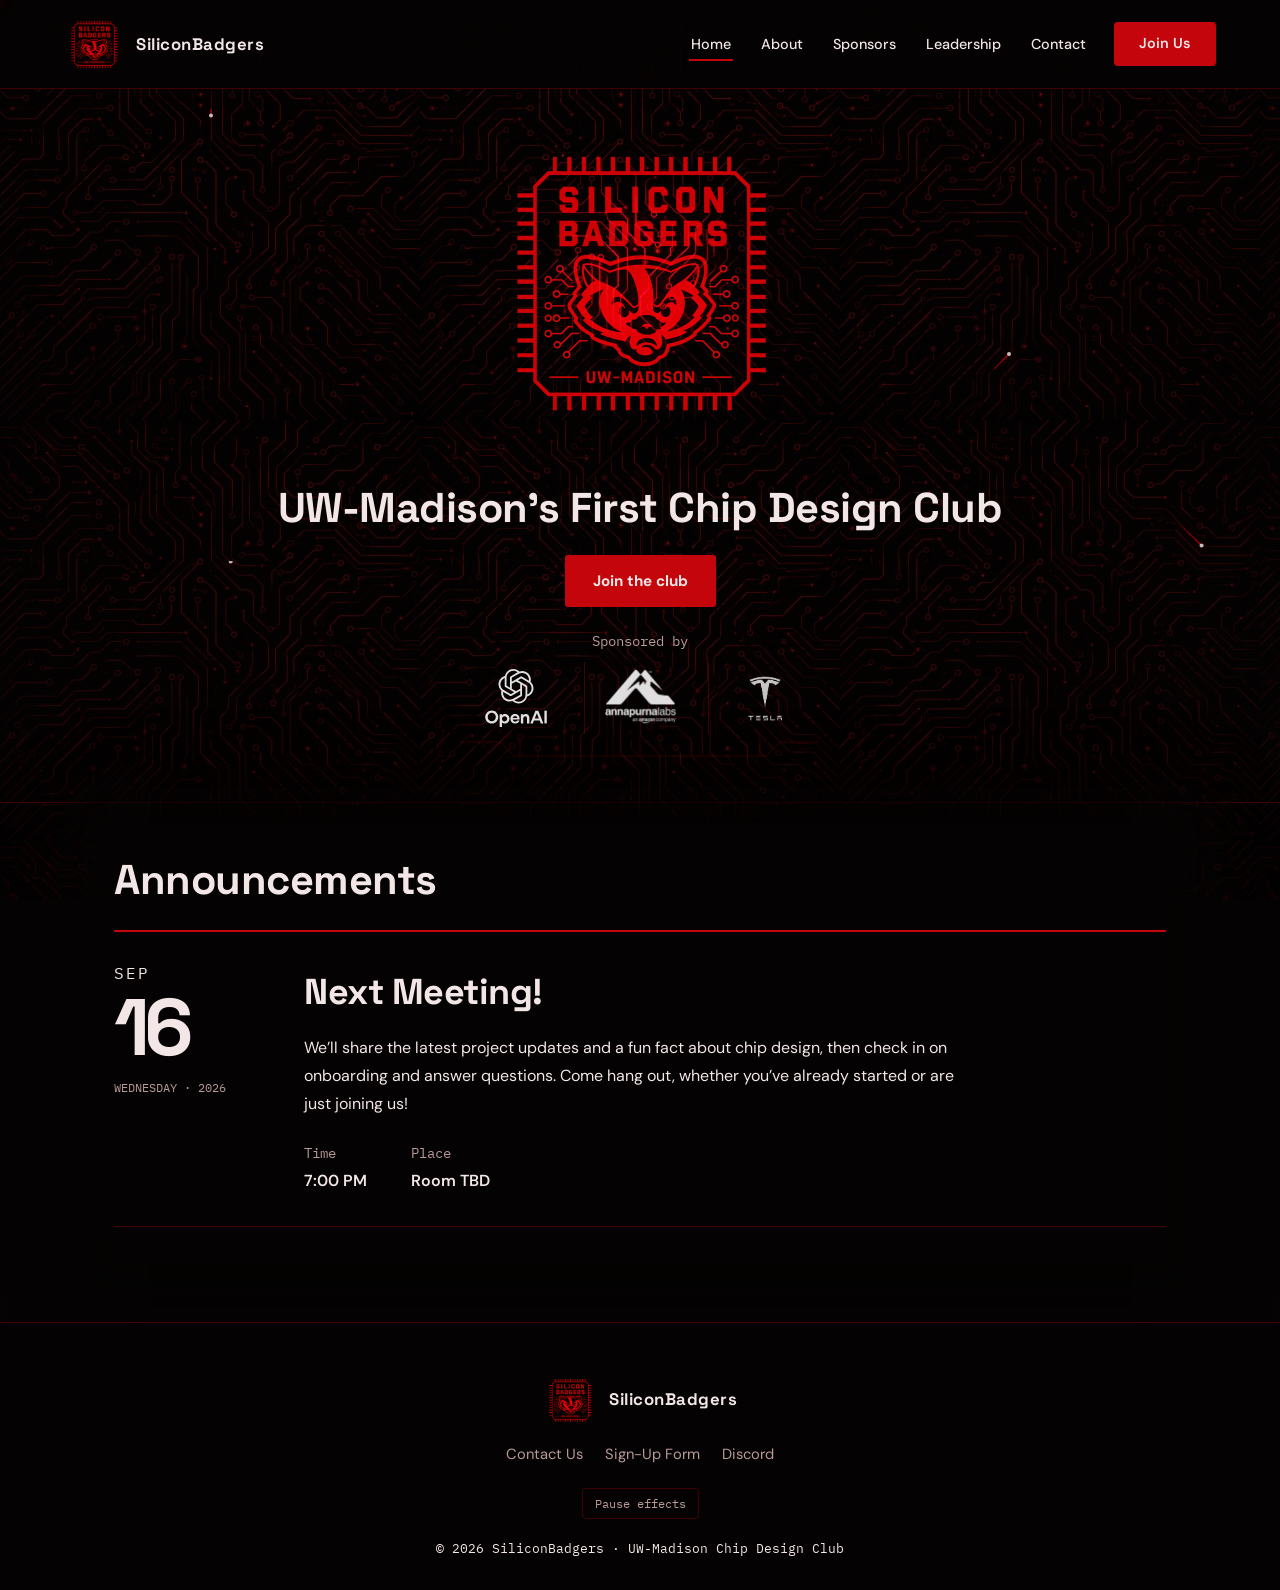
==== commit 29071cea: "Merge About and Skills and refine cursor glow and contact copy" ====
--- a/index.html
+++ b/index.html
@@ -27,9 +27,9 @@
 <link rel="icon" type="image/png" sizes="192x192" href="assets/img/favicon-192.png">
 <link rel="icon" type="image/png" sizes="512x512" href="assets/img/favicon-512.png">
 <link rel="apple-touch-icon" href="assets/img/apple-touch-icon.png">
-<link rel="stylesheet" href="assets/css/styles.css?v=30">
+<link rel="stylesheet" href="assets/css/styles.css?v=33">
 <link rel="stylesheet" href="assets/css/sponsors.css?v=6">
-<script defer src="assets/js/main.js?v=10"></script>
+<script defer src="assets/js/main.js?v=12"></script>
 <script defer src="assets/js/effects.js?v=18"></script>
 <script defer src="assets/js/interactions.js?v=3"></script>
 <script type="application/ld+json">
@@ -69,8 +69,8 @@
       <span></span><span></span><span></span>
     </label>
     <ul class="navlinks" id="navLinks">
+      <li><a href="index.html" aria-current="page">Home</a></li>
       <li><a href="about.html">About</a></li>
-      <li><a href="skills.html">Skills</a></li>
       <li><a href="sponsors.html">Sponsors</a></li>
       <li><a href="leadership.html">Leadership</a></li>
       <li><a href="contact.html">Contact</a></li>
--- a/assets/css/styles.css
+++ b/assets/css/styles.css
@@ -98,17 +98,21 @@
   50%{opacity:0.7;}
 }
 
-/* Same tile again, brightened and masked to a circle that follows the
-   cursor (--mx / --my are written by main.js). */
+/* Blend the cursor spotlight above section backings, cards, and navigation.
+   Screen blending keeps the tile's black background transparent and preserves
+   light text; pointer-events:none leaves every control clickable. */
 .circuit-glow{
-  position:fixed; inset:0; z-index:-1; pointer-events:none;
+  position:fixed; inset:0; z-index:110; pointer-events:none;
+  mix-blend-mode:screen;
   background-image:url("../img/circuit.webp");
   background-repeat:repeat;
   background-size:420px 420px;
   filter:brightness(3) saturate(1.7) drop-shadow(0 0 10px rgb(var(--uw-red-rgb) / 0.9));
-  -webkit-mask-image: radial-gradient(circle 130px at var(--mx,50%) var(--my,30%), black 0%, black 30%, transparent 72%);
-  mask-image: radial-gradient(circle 130px at var(--mx,50%) var(--my,30%), black 0%, black 30%, transparent 72%);
-  opacity:0.95;
+  -webkit-mask-image: radial-gradient(circle 130px at var(--mx,50%) var(--my,30%), black 0%, black 30%, transparent 72%), var(--portrait-cutouts, linear-gradient(black,black));
+  mask-image: radial-gradient(circle 130px at var(--mx,50%) var(--my,30%), black 0%, black 30%, transparent 72%), var(--portrait-cutouts, linear-gradient(black,black));
+  -webkit-mask-composite:source-in;
+  mask-composite:intersect;
+  opacity:0.65;
   transition:opacity 0.4s ease;
 }
 
@@ -902,7 +906,7 @@
 /* Skills read as a workshop list, with a small working example on each row. */
 .skill-rows{border-top:1px solid var(--border);}
 .skill-row{display:grid;grid-template-columns:minmax(180px,.85fr) minmax(0,1.2fr) 160px;gap:12px 40px;padding:32px 0;border-bottom:1px solid var(--border);align-items:center;}
-.skill-heading h2{font-size:1.4rem;line-height:1.25;margin:0 0 10px;letter-spacing:-.025em;}
+.skill-heading :is(h2,h3){font-size:1.4rem;line-height:1.25;margin:0 0 10px;letter-spacing:-.025em;}
 .skill-tools{font: .875rem/1.6 var(--mono);color:var(--muted);}
 .skill-description{font-size:1rem;line-height:1.75;max-width:50ch;}
 .schematic-demo{align-self:center;display:block;width:160px;border:0;background:transparent;color:var(--muted);font: .875rem/1.4 var(--sans);cursor:pointer;padding:6px;}
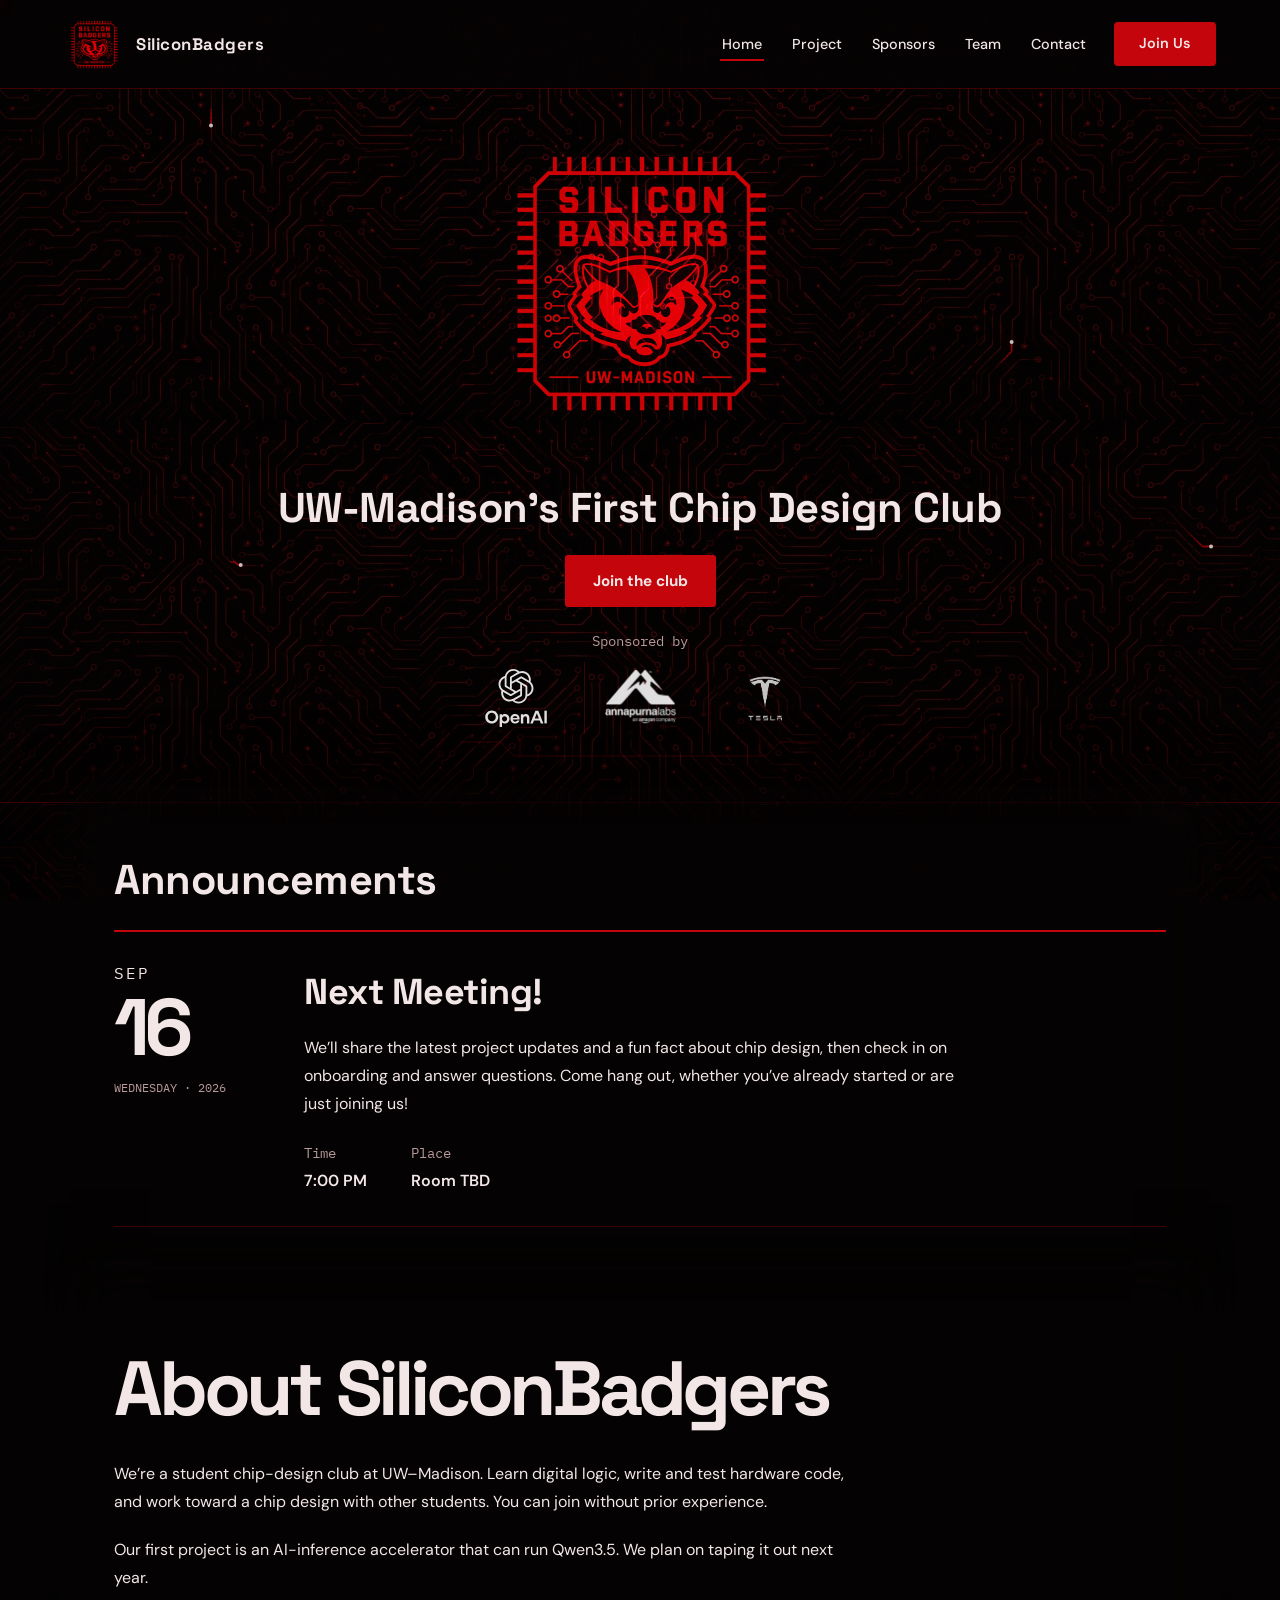
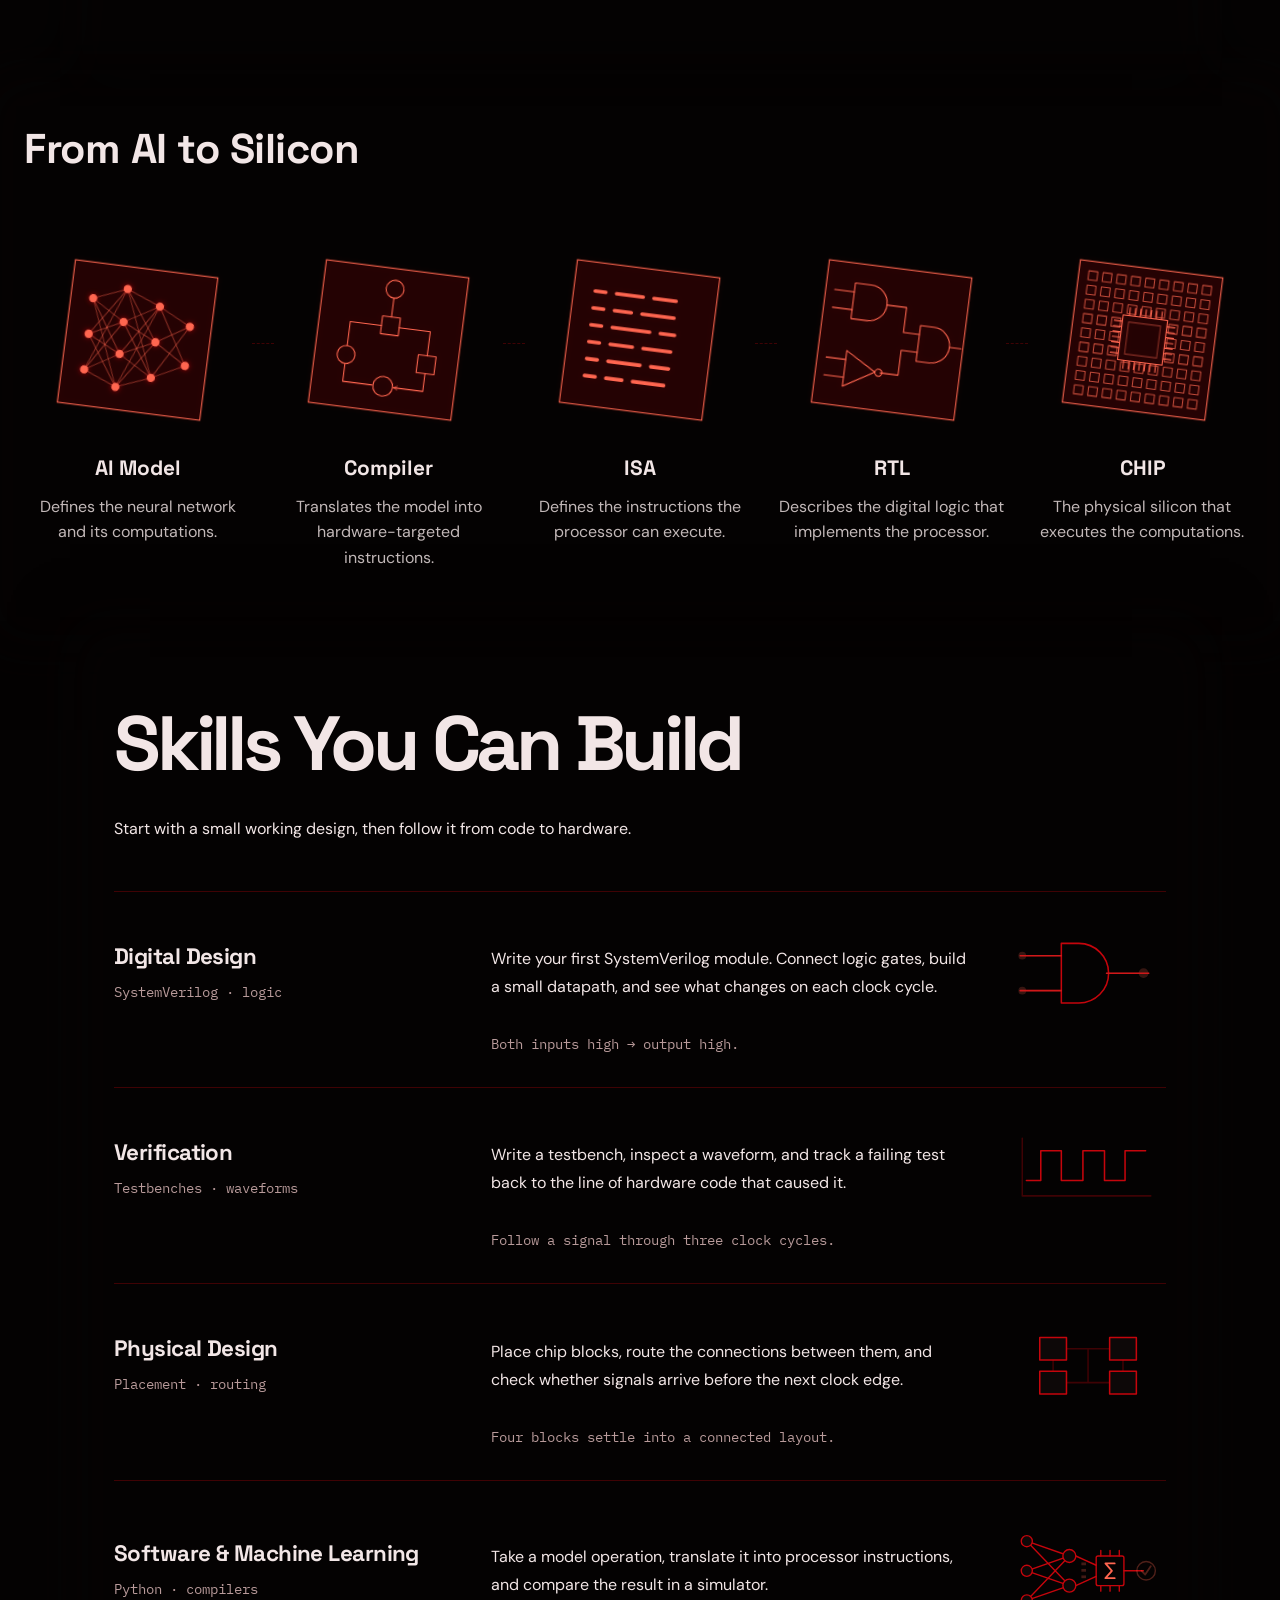
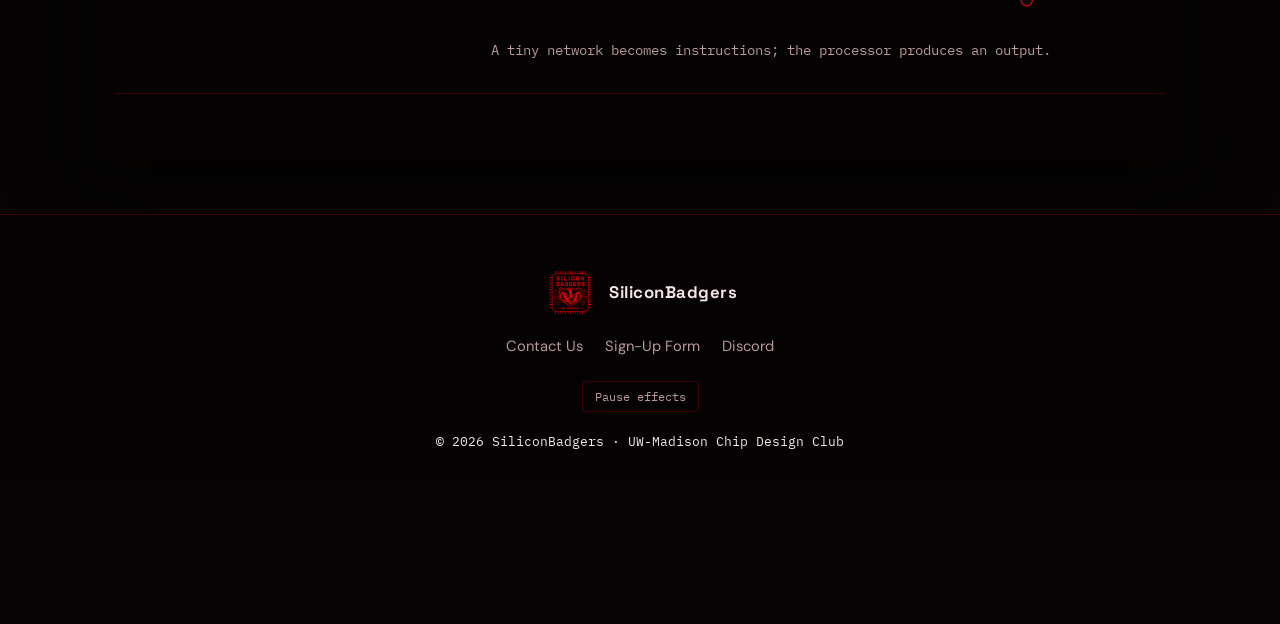
==== commit ad871691: "Move About content home and introduce Project and Team navigation" ====
--- a/index.html
+++ b/index.html
@@ -29,7 +29,7 @@
 <link rel="apple-touch-icon" href="assets/img/apple-touch-icon.png">
 <link rel="stylesheet" href="assets/css/styles.css?v=33">
 <link rel="stylesheet" href="assets/css/sponsors.css?v=6">
-<script defer src="assets/js/main.js?v=12"></script>
+<script defer src="assets/js/main.js?v=13"></script>
 <script defer src="assets/js/effects.js?v=18"></script>
 <script defer src="assets/js/interactions.js?v=3"></script>
 <script type="application/ld+json">
@@ -49,6 +49,7 @@
 </script>
 
 <link rel="stylesheet" href="assets/css/chip-demos.css?v=9">
+<script defer src="assets/js/stack.js?v=2"></script>
 </head>
 <body>
 <a class="skip-link" href="#main-content">Skip to content</a>
@@ -70,9 +71,9 @@
     </label>
     <ul class="navlinks" id="navLinks">
       <li><a href="index.html" aria-current="page">Home</a></li>
-      <li><a href="about.html">About</a></li>
+      <li><a href="project.html">Project</a></li>
       <li><a href="sponsors.html">Sponsors</a></li>
-      <li><a href="leadership.html">Leadership</a></li>
+      <li><a href="leadership.html">Team</a></li>
       <li><a href="contact.html">Contact</a></li>
       <li><a class="nav-cta" href="join.html">Join Us</a></li>
     </ul>
@@ -180,6 +181,141 @@
     </div>
   </article>
 </section>
+
+<section id="about" class="reveal about-compact page-section">
+      <h2 class="page-title">About SiliconBadgers</h2>
+  <div class="about-grid about-grid-single">
+    <div class="about-text">
+      <p>We’re a student chip-design club at UW–Madison. Learn digital logic, write and test hardware code, and work toward a chip design with other students. You can join without prior experience.</p>
+      <p>Our first project is an AI-inference accelerator that can run Qwen3.5. We plan on taping it out next year.</p>
+    </div>
+  </div>
+</section>
+<section id="technology-stack" class="technology-stack" aria-labelledby="stack-heading">
+  <h2 id="stack-heading">From AI to Silicon</h2>
+  <div class="stack-stage">
+    <article class="stack-item" tabindex="0" aria-labelledby="stack-title-0">
+      <svg class="stack-svg" viewBox="0 0 240 270" role="img" aria-labelledby="stack-svg-title-0">
+        <title id="stack-svg-title-0">AI Model diagram</title>
+        <g class="stack-panel">
+          <g class="stack-surface"><rect x="-80" y="-80" width="160" height="160"/></g>
+          <g class="stack-symbols"><path d="M-55 -40L-18 -55" opacity=".42"/><path d="M-55 -40L-18 -18" opacity=".42"/><path d="M-55 -40L-18 18" opacity=".42"/><path d="M-55 -40L-18 55" opacity=".42"/><path d="M-55 0L-18 -55" opacity=".42"/><path d="M-55 0L-18 -18" opacity=".42"/><path d="M-55 0L-18 18" opacity=".42"/><path d="M-55 0L-18 55" opacity=".42"/><path d="M-55 40L-18 -55" opacity=".42"/><path d="M-55 40L-18 -18" opacity=".42"/><path d="M-55 40L-18 18" opacity=".42"/><path d="M-55 40L-18 55" opacity=".42"/><path d="M-18 -55L20 -40" opacity=".42"/><path d="M-18 -55L20 0" opacity=".42"/><path d="M-18 -55L20 40" opacity=".42"/><path d="M-18 -18L20 -40" opacity=".42"/><path d="M-18 -18L20 0" opacity=".42"/><path d="M-18 -18L20 40" opacity=".42"/><path d="M-18 18L20 -40" opacity=".42"/><path d="M-18 18L20 0" opacity=".42"/><path d="M-18 18L20 40" opacity=".42"/><path d="M-18 55L20 -40" opacity=".42"/><path d="M-18 55L20 0" opacity=".42"/><path d="M-18 55L20 40" opacity=".42"/><path d="M20 -40L56 -22" opacity=".42"/><path d="M20 -40L56 22" opacity=".42"/><path d="M20 0L56 -22" opacity=".42"/><path d="M20 0L56 22" opacity=".42"/><path d="M20 40L56 -22" opacity=".42"/><path d="M20 40L56 22" opacity=".42"/><circle class="stack-node" cx="-55" cy="-40" r="4"/><circle class="stack-node" cx="-55" cy="0" r="4"/><circle class="stack-node" cx="-55" cy="40" r="4"/><circle class="stack-node" cx="-18" cy="-55" r="4"/><circle class="stack-node" cx="-18" cy="-18" r="4"/><circle class="stack-node" cx="-18" cy="18" r="4"/><circle class="stack-node" cx="-18" cy="55" r="4"/><circle class="stack-node" cx="20" cy="-40" r="4"/><circle class="stack-node" cx="20" cy="0" r="4"/><circle class="stack-node" cx="20" cy="40" r="4"/><circle class="stack-node" cx="56" cy="-22" r="4"/><circle class="stack-node" cx="56" cy="22" r="4"/></g>
+        </g>
+        <g class="stack-arrow"><path d="M240 110H282M277 106L282 110L277 114"/></g>
+        <g class="stack-label" aria-hidden="true"><text text-anchor="middle" dominant-baseline="middle">AI Model</text></g>
+      </svg>
+      <h3 class="stack-sr-title" id="stack-title-0">AI Model</h3>
+      <p>Defines the neural network and its computations.</p>
+    </article>
+    <article class="stack-item" tabindex="0" aria-labelledby="stack-title-1">
+      <svg class="stack-svg" viewBox="0 0 240 270" role="img" aria-labelledby="stack-svg-title-1">
+        <title id="stack-svg-title-1">Compiler diagram</title><defs><marker id="stack-flow-head" viewBox="0 0 8 8" refX="7" refY="4" markerWidth="5" markerHeight="5" orient="auto"><path d="M1 1L7 4L1 7" fill="none" stroke="currentColor"/></marker></defs>
+        <g class="stack-panel">
+          <g class="stack-surface"><rect x="-80" y="-80" width="160" height="160"/></g>
+          <g class="stack-symbols"><g marker-end="url(#stack-flow-head)"><path d="M0 -47V-26M-10 -15H-45V12M10 -15H45V12M-45 32V52H-12M45 32V52H12"/></g><circle cx="0" cy="-57" r="10"/><rect x="-10" y="-26" width="20" height="20"/><circle cx="-45" cy="22" r="10"/><rect x="35" y="12" width="20" height="20"/><circle cx="0" cy="52" r="11"/></g>
+        </g>
+        <g class="stack-arrow"><path d="M240 110H282M277 106L282 110L277 114"/></g>
+        <g class="stack-label" aria-hidden="true"><text text-anchor="middle" dominant-baseline="middle">Compiler</text></g>
+      </svg>
+      <h3 class="stack-sr-title" id="stack-title-1">Compiler</h3>
+      <p>Translates the model into hardware-targeted instructions.</p>
+    </article>
+    <article class="stack-item" tabindex="0" aria-labelledby="stack-title-2">
+      <svg class="stack-svg" viewBox="0 0 240 270" role="img" aria-labelledby="stack-svg-title-2">
+        <title id="stack-svg-title-2">ISA diagram</title>
+        <g class="stack-panel">
+          <g class="stack-surface"><rect x="-80" y="-80" width="160" height="160"/></g>
+          <g class="stack-symbols"><path d="M-56 -48h12M-32 -48h30M10 -48h25" stroke-width="4"/><path d="M-56 -29h12M-32 -29h19M-1 -29h36" stroke-width="4"/><path d="M-56 -10h12M-32 -10h42M22 -10h16" stroke-width="4"/><path d="M-56 9h12M-32 9h25M5 9h31" stroke-width="4"/><path d="M-56 28h12M-32 28h36M16 28h20" stroke-width="4"/><path d="M-56 47h12M-32 47h18M-2 47h35" stroke-width="4"/></g>
+        </g>
+        <g class="stack-arrow"><path d="M240 110H282M277 106L282 110L277 114"/></g>
+        <g class="stack-label" aria-hidden="true"><text text-anchor="middle" dominant-baseline="middle">ISA</text></g>
+      </svg>
+      <h3 class="stack-sr-title" id="stack-title-2">ISA</h3>
+      <p>Defines the instructions the processor can execute.</p>
+    </article>
+    <article class="stack-item" tabindex="0" aria-labelledby="stack-title-3">
+      <svg class="stack-svg" viewBox="0 0 240 270" role="img" aria-labelledby="stack-svg-title-3">
+        <title id="stack-svg-title-3">RTL diagram</title>
+        <g class="stack-panel">
+          <g class="stack-surface"><rect x="-80" y="-80" width="160" height="160"/></g>
+          <g class="stack-symbols"><path d="M-70 -48H-48M-70 -28H-48M-70 28H-48M-70 48H-48M-10 -38H12V-10H30M-8 38H12V10H30M65 0H78"/><path d="M-48 -58H-30A20 20 0 0 1 -30 -18H-48ZM-48 18L-14 38L-48 58ZM30 -20H45A20 20 0 0 1 45 20H30Z"/><circle cx="-10" cy="38" r="4"/></g>
+        </g>
+        <g class="stack-arrow"><path d="M240 110H282M277 106L282 110L277 114"/></g>
+        <g class="stack-label" aria-hidden="true"><text text-anchor="middle" dominant-baseline="middle">RTL</text></g>
+      </svg>
+      <h3 class="stack-sr-title" id="stack-title-3">RTL</h3>
+      <p>Describes the digital logic that implements the processor.</p>
+    </article>
+    <article class="stack-item" tabindex="0" aria-labelledby="stack-title-4">
+      <svg class="stack-svg" viewBox="0 0 240 270" role="img" aria-labelledby="stack-svg-title-4">
+        <title id="stack-svg-title-4">CHIP diagram</title>
+        <g class="stack-panel">
+          <g class="stack-surface"><rect x="-80" y="-80" width="160" height="160"/></g>
+          <g class="stack-symbols"><rect x="-25" y="-25" width="50" height="50"/><rect x="-18" y="-18" width="36" height="36" opacity=".45"/><rect x="-69" y="-69" width="10" height="10" opacity=".7"/><rect x="-69" y="-53" width="10" height="10" opacity=".7"/><rect x="-69" y="-37" width="10" height="10" opacity=".7"/><rect x="-69" y="-21" width="10" height="10" opacity=".7"/><rect x="-69" y="-5" width="10" height="10" opacity=".7"/><rect x="-69" y="11" width="10" height="10" opacity=".7"/><rect x="-69" y="27" width="10" height="10" opacity=".7"/><rect x="-69" y="43" width="10" height="10" opacity=".7"/><rect x="-69" y="59" width="10" height="10" opacity=".7"/><rect x="-53" y="-69" width="10" height="10" opacity=".7"/><rect x="-53" y="-53" width="10" height="10" opacity=".7"/><rect x="-53" y="-37" width="10" height="10" opacity=".7"/><rect x="-53" y="-21" width="10" height="10" opacity=".7"/><rect x="-53" y="-5" width="10" height="10" opacity=".7"/><rect x="-53" y="11" width="10" height="10" opacity=".7"/><rect x="-53" y="27" width="10" height="10" opacity=".7"/><rect x="-53" y="43" width="10" height="10" opacity=".7"/><rect x="-53" y="59" width="10" height="10" opacity=".7"/><rect x="-37" y="-69" width="10" height="10" opacity=".7"/><rect x="-37" y="-53" width="10" height="10" opacity=".7"/><rect x="-37" y="-37" width="10" height="10" opacity=".7"/><rect x="-37" y="-21" width="10" height="10" opacity=".7"/><rect x="-37" y="-5" width="10" height="10" opacity=".7"/><rect x="-37" y="11" width="10" height="10" opacity=".7"/><rect x="-37" y="27" width="10" height="10" opacity=".7"/><rect x="-37" y="43" width="10" height="10" opacity=".7"/><rect x="-37" y="59" width="10" height="10" opacity=".7"/><rect x="-21" y="-69" width="10" height="10" opacity=".7"/><rect x="-21" y="-53" width="10" height="10" opacity=".7"/><rect x="-21" y="-37" width="10" height="10" opacity=".7"/><rect x="-21" y="27" width="10" height="10" opacity=".7"/><rect x="-21" y="43" width="10" height="10" opacity=".7"/><rect x="-21" y="59" width="10" height="10" opacity=".7"/><rect x="-5" y="-69" width="10" height="10" opacity=".7"/><rect x="-5" y="-53" width="10" height="10" opacity=".7"/><rect x="-5" y="-37" width="10" height="10" opacity=".7"/><rect x="-5" y="27" width="10" height="10" opacity=".7"/><rect x="-5" y="43" width="10" height="10" opacity=".7"/><rect x="-5" y="59" width="10" height="10" opacity=".7"/><rect x="11" y="-69" width="10" height="10" opacity=".7"/><rect x="11" y="-53" width="10" height="10" opacity=".7"/><rect x="11" y="-37" width="10" height="10" opacity=".7"/><rect x="11" y="27" width="10" height="10" opacity=".7"/><rect x="11" y="43" width="10" height="10" opacity=".7"/><rect x="11" y="59" width="10" height="10" opacity=".7"/><rect x="27" y="-69" width="10" height="10" opacity=".7"/><rect x="27" y="-53" width="10" height="10" opacity=".7"/><rect x="27" y="-37" width="10" height="10" opacity=".7"/><rect x="27" y="-21" width="10" height="10" opacity=".7"/><rect x="27" y="-5" width="10" height="10" opacity=".7"/><rect x="27" y="11" width="10" height="10" opacity=".7"/><rect x="27" y="27" width="10" height="10" opacity=".7"/><rect x="27" y="43" width="10" height="10" opacity=".7"/><rect x="27" y="59" width="10" height="10" opacity=".7"/><rect x="43" y="-69" width="10" height="10" opacity=".7"/><rect x="43" y="-53" width="10" height="10" opacity=".7"/><rect x="43" y="-37" width="10" height="10" opacity=".7"/><rect x="43" y="-21" width="10" height="10" opacity=".7"/><rect x="43" y="-5" width="10" height="10" opacity=".7"/><rect x="43" y="11" width="10" height="10" opacity=".7"/><rect x="43" y="27" width="10" height="10" opacity=".7"/><rect x="43" y="43" width="10" height="10" opacity=".7"/><rect x="43" y="59" width="10" height="10" opacity=".7"/><rect x="59" y="-69" width="10" height="10" opacity=".7"/><rect x="59" y="-53" width="10" height="10" opacity=".7"/><rect x="59" y="-37" width="10" height="10" opacity=".7"/><rect x="59" y="-21" width="10" height="10" opacity=".7"/><rect x="59" y="-5" width="10" height="10" opacity=".7"/><rect x="59" y="11" width="10" height="10" opacity=".7"/><rect x="59" y="27" width="10" height="10" opacity=".7"/><rect x="59" y="43" width="10" height="10" opacity=".7"/><rect x="59" y="59" width="10" height="10" opacity=".7"/><path d="M-18 -34v9M-18 25v9M-34 -18h9M25 -18h9"/><path d="M-12 -34v9M-12 25v9M-34 -12h9M25 -12h9"/><path d="M-6 -34v9M-6 25v9M-34 -6h9M25 -6h9"/><path d="M0 -34v9M0 25v9M-34 0h9M25 0h9"/><path d="M6 -34v9M6 25v9M-34 6h9M25 6h9"/><path d="M12 -34v9M12 25v9M-34 12h9M25 12h9"/><path d="M18 -34v9M18 25v9M-34 18h9M25 18h9"/></g>
+        </g>
+        <g class="stack-arrow"><path d="M240 110H282M277 106L282 110L277 114"/></g>
+        <g class="stack-label" aria-hidden="true"><text text-anchor="middle" dominant-baseline="middle">CHIP</text></g>
+      </svg>
+      <h3 class="stack-sr-title" id="stack-title-4">CHIP</h3>
+      <p>The physical silicon that executes the computations.</p>
+    </article>
+  </div>
+</section>
+
+<section id="skills" class="reveal page-section">
+      <h2 class="page-title">Skills You Can Build</h2>
+  <p class="section-intro">Start with a small working design, then follow it from code to hardware.</p>
+  <div class="skill-rows">
+    <article class="skill-row" data-skill="0">
+      <div class="skill-heading"><h3>Digital Design</h3><p class="skill-tools">SystemVerilog · logic</p></div>
+      <p class="skill-description">Write your first SystemVerilog module. Connect logic gates, build a small datapath, and see what changes on each clock cycle.</p>
+      <button class="schematic-demo" type="button" aria-label="Try the gate" aria-describedby="skill-example-0">
+        <svg viewBox="0 0 144 84" aria-hidden="true"><path d="M8 25H48M8 59H48M92 42H133"/><path d="M48 13H65A29 29 0 0 1 65 71H48Z"/><g class="gate-signal"><path d="M8 25H48M8 59H48M92 42H133"/><circle cx="10" cy="25" r="3"/><circle cx="10" cy="59" r="3"/><circle cx="128" cy="42" r="4"/></g></svg>
+      </button>
+      <p class="skill-example" id="skill-example-0">Both inputs high → output high.</p>
+    </article>
+    <article class="skill-row" data-skill="1">
+      <div class="skill-heading"><h3>Verification</h3><p class="skill-tools">Testbenches · waveforms</p></div>
+      <p class="skill-description">Write a testbench, inspect a waveform, and track a failing test back to the line of hardware code that caused it.</p>
+      <button class="schematic-demo" type="button" aria-label="Run the waveform" aria-describedby="skill-example-1">
+        <svg viewBox="0 0 144 84" aria-hidden="true"><path d="M10 68H135M10 12V68" opacity=".3"/><path d="M14 53H28V24H48V53H69V24H90V53H110V24H130"/><path class="wave-signal" pathLength="100" d="M14 53H28V24H48V53H69V24H90V53H110V24H130"/><path class="wave-cursor" d="M14 12V68"/></svg>
+      </button>
+      <p class="skill-example" id="skill-example-1">Follow a signal through three clock cycles.</p>
+    </article>
+    <article class="skill-row" data-skill="2">
+      <div class="skill-heading"><h3>Physical Design</h3><p class="skill-tools">Placement · routing</p></div>
+      <p class="skill-description">Place chip blocks, route the connections between them, and check whether signals arrive before the next clock edge.</p>
+      <button class="schematic-demo" type="button" aria-label="Place the blocks" aria-describedby="skill-example-2">
+        <svg viewBox="0 0 144 84" aria-hidden="true"><path class="placement-wires" d="M40 26H108V59H40V26M74 26V59"/><rect class="placement-block" x="27" y="15" width="26" height="22" style="--dx:-20px;--dy:-12px;--block-delay:0ms"/><rect class="placement-block" x="95" y="15" width="26" height="22" style="--dx:18px;--dy:-12px;--block-delay:100ms"/><rect class="placement-block" x="27" y="48" width="26" height="22" style="--dx:-20px;--dy:12px;--block-delay:200ms"/><rect class="placement-block" x="95" y="48" width="26" height="22" style="--dx:18px;--dy:12px;--block-delay:300ms"/></svg>
+      </button>
+      <p class="skill-example" id="skill-example-2">Four blocks settle into a connected layout.</p>
+    </article>
+    <article class="skill-row" data-skill="3">
+      <div class="skill-heading"><h3>Software &amp; Machine Learning</h3><p class="skill-tools">Python · compilers</p></div>
+      <p class="skill-description">Take a model operation, translate it into processor instructions, and compare the result in a simulator.</p>
+      <button class="schematic-demo ml-demo" type="button" aria-label="Run a tiny model" aria-describedby="skill-example-3">
+        <svg viewBox="0 0 160 112" aria-hidden="true">
+          <g class="ml-network"><path d="M16 24L62 40M16 24L62 72M16 56L62 40M16 56L62 72M16 88L62 40M16 88L62 72"/>
+            <path class="ml-network-signal" pathLength="100" d="M16 24L62 40M16 56L62 72M16 88L62 72"/>
+            <circle cx="16" cy="24" r="6"/><circle cx="16" cy="56" r="6"/><circle cx="16" cy="88" r="6"/>
+            <circle class="ml-neuron" cx="62" cy="40" r="7"/><circle class="ml-neuron" cx="62" cy="72" r="7"/>
+          </g>
+          <path d="M69 40L91 50M69 72L91 62M121 56H142"/>
+          <g class="ml-processor"><rect x="91" y="40" width="30" height="32" rx="2"/><path d="M96 34V40M106 34V40M116 34V40M96 72V78M106 72V78M116 72V78"/>
+            <path class="ml-accumulator" d="M111 48H101L108 56L101 64H111"/>
+          </g>
+          <g class="ml-instructions"><rect x="75" y="47" width="5" height="3" style="--code-delay:850ms"/><rect x="75" y="54" width="5" height="3" style="--code-delay:1050ms"/><rect x="75" y="61" width="5" height="3" style="--code-delay:1250ms"/></g>
+          <circle class="ml-packet ml-packet-top" cx="16" cy="24" r="3"/>
+          <circle class="ml-packet ml-packet-bottom" cx="16" cy="88" r="3"/>
+          <circle class="ml-result" cx="145" cy="56" r="10"/>
+          <path class="ml-check" d="M140 56L144 60L150 51"/>
+        </svg>
+      </button>
+      <p class="skill-example" id="skill-example-3">A tiny network becomes instructions; the processor produces an output.</p>
+    </article>
+  </div>
+</section>
+
 </main>
 <footer>
   <a class="brand" href="index.html">
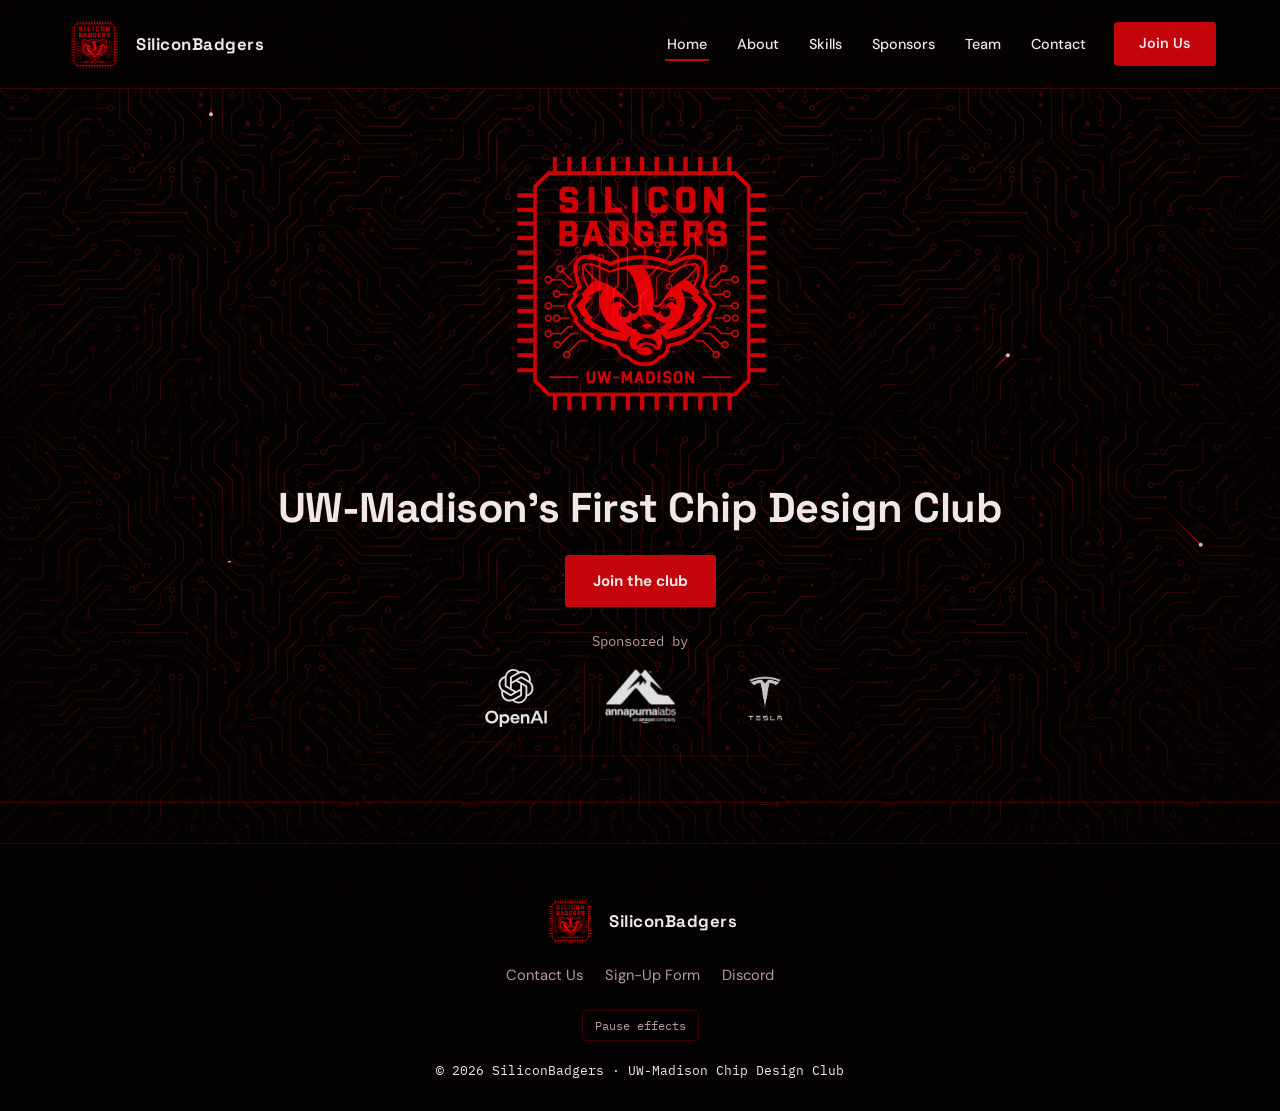
==== commit c3a29ee0: "Restore About and Skills pages and remove announcements" ====
--- a/index.html
+++ b/index.html
@@ -29,7 +29,7 @@
 <link rel="apple-touch-icon" href="assets/img/apple-touch-icon.png">
 <link rel="stylesheet" href="assets/css/styles.css?v=33">
 <link rel="stylesheet" href="assets/css/sponsors.css?v=6">
-<script defer src="assets/js/main.js?v=13"></script>
+<script defer src="assets/js/main.js?v=16"></script>
 <script defer src="assets/js/effects.js?v=18"></script>
 <script defer src="assets/js/interactions.js?v=3"></script>
 <script type="application/ld+json">
@@ -49,7 +49,6 @@
 </script>
 
 <link rel="stylesheet" href="assets/css/chip-demos.css?v=9">
-<script defer src="assets/js/stack.js?v=2"></script>
 </head>
 <body>
 <a class="skip-link" href="#main-content">Skip to content</a>
@@ -71,7 +70,8 @@
     </label>
     <ul class="navlinks" id="navLinks">
       <li><a href="index.html" aria-current="page">Home</a></li>
-      <li><a href="project.html">Project</a></li>
+      <li><a href="about.html">About</a></li>
+      <li><a href="skills.html">Skills</a></li>
       <li><a href="sponsors.html">Sponsors</a></li>
       <li><a href="leadership.html">Team</a></li>
       <li><a href="contact.html">Contact</a></li>
@@ -167,154 +167,11 @@
     </a>
   </div>
 </section>
-<section id="announcements" class="reveal news-section home-announcement" aria-labelledby="latest-heading">
-  <h2 id="latest-heading">Announcements</h2>
-  <article class="meeting-notice" aria-labelledby="meeting-title">
-    <time class="notice-date" datetime="2026-09-16"><span>SEP</span><strong>16</strong><span>WEDNESDAY · 2026</span></time>
-    <div class="notice-copy">
-      <h2 id="meeting-title">Next Meeting!</h2>
-      <p>We’ll share the latest project updates and a fun fact about chip design, then check in on onboarding and answer questions. Come hang out, whether you’ve already started or are just joining us!</p>
-      <dl class="notice-facts">
-        <div><dt>Time</dt><dd>7:00 PM</dd></div>
-        <div><dt>Place</dt><dd>Room TBD</dd></div>
-      </dl>
-    </div>
-  </article>
-</section>
 
-<section id="about" class="reveal about-compact page-section">
-      <h2 class="page-title">About SiliconBadgers</h2>
-  <div class="about-grid about-grid-single">
-    <div class="about-text">
-      <p>We’re a student chip-design club at UW–Madison. Learn digital logic, write and test hardware code, and work toward a chip design with other students. You can join without prior experience.</p>
-      <p>Our first project is an AI-inference accelerator that can run Qwen3.5. We plan on taping it out next year.</p>
-    </div>
-  </div>
-</section>
-<section id="technology-stack" class="technology-stack" aria-labelledby="stack-heading">
-  <h2 id="stack-heading">From AI to Silicon</h2>
-  <div class="stack-stage">
-    <article class="stack-item" tabindex="0" aria-labelledby="stack-title-0">
-      <svg class="stack-svg" viewBox="0 0 240 270" role="img" aria-labelledby="stack-svg-title-0">
-        <title id="stack-svg-title-0">AI Model diagram</title>
-        <g class="stack-panel">
-          <g class="stack-surface"><rect x="-80" y="-80" width="160" height="160"/></g>
-          <g class="stack-symbols"><path d="M-55 -40L-18 -55" opacity=".42"/><path d="M-55 -40L-18 -18" opacity=".42"/><path d="M-55 -40L-18 18" opacity=".42"/><path d="M-55 -40L-18 55" opacity=".42"/><path d="M-55 0L-18 -55" opacity=".42"/><path d="M-55 0L-18 -18" opacity=".42"/><path d="M-55 0L-18 18" opacity=".42"/><path d="M-55 0L-18 55" opacity=".42"/><path d="M-55 40L-18 -55" opacity=".42"/><path d="M-55 40L-18 -18" opacity=".42"/><path d="M-55 40L-18 18" opacity=".42"/><path d="M-55 40L-18 55" opacity=".42"/><path d="M-18 -55L20 -40" opacity=".42"/><path d="M-18 -55L20 0" opacity=".42"/><path d="M-18 -55L20 40" opacity=".42"/><path d="M-18 -18L20 -40" opacity=".42"/><path d="M-18 -18L20 0" opacity=".42"/><path d="M-18 -18L20 40" opacity=".42"/><path d="M-18 18L20 -40" opacity=".42"/><path d="M-18 18L20 0" opacity=".42"/><path d="M-18 18L20 40" opacity=".42"/><path d="M-18 55L20 -40" opacity=".42"/><path d="M-18 55L20 0" opacity=".42"/><path d="M-18 55L20 40" opacity=".42"/><path d="M20 -40L56 -22" opacity=".42"/><path d="M20 -40L56 22" opacity=".42"/><path d="M20 0L56 -22" opacity=".42"/><path d="M20 0L56 22" opacity=".42"/><path d="M20 40L56 -22" opacity=".42"/><path d="M20 40L56 22" opacity=".42"/><circle class="stack-node" cx="-55" cy="-40" r="4"/><circle class="stack-node" cx="-55" cy="0" r="4"/><circle class="stack-node" cx="-55" cy="40" r="4"/><circle class="stack-node" cx="-18" cy="-55" r="4"/><circle class="stack-node" cx="-18" cy="-18" r="4"/><circle class="stack-node" cx="-18" cy="18" r="4"/><circle class="stack-node" cx="-18" cy="55" r="4"/><circle class="stack-node" cx="20" cy="-40" r="4"/><circle class="stack-node" cx="20" cy="0" r="4"/><circle class="stack-node" cx="20" cy="40" r="4"/><circle class="stack-node" cx="56" cy="-22" r="4"/><circle class="stack-node" cx="56" cy="22" r="4"/></g>
-        </g>
-        <g class="stack-arrow"><path d="M240 110H282M277 106L282 110L277 114"/></g>
-        <g class="stack-label" aria-hidden="true"><text text-anchor="middle" dominant-baseline="middle">AI Model</text></g>
-      </svg>
-      <h3 class="stack-sr-title" id="stack-title-0">AI Model</h3>
-      <p>Defines the neural network and its computations.</p>
-    </article>
-    <article class="stack-item" tabindex="0" aria-labelledby="stack-title-1">
-      <svg class="stack-svg" viewBox="0 0 240 270" role="img" aria-labelledby="stack-svg-title-1">
-        <title id="stack-svg-title-1">Compiler diagram</title><defs><marker id="stack-flow-head" viewBox="0 0 8 8" refX="7" refY="4" markerWidth="5" markerHeight="5" orient="auto"><path d="M1 1L7 4L1 7" fill="none" stroke="currentColor"/></marker></defs>
-        <g class="stack-panel">
-          <g class="stack-surface"><rect x="-80" y="-80" width="160" height="160"/></g>
-          <g class="stack-symbols"><g marker-end="url(#stack-flow-head)"><path d="M0 -47V-26M-10 -15H-45V12M10 -15H45V12M-45 32V52H-12M45 32V52H12"/></g><circle cx="0" cy="-57" r="10"/><rect x="-10" y="-26" width="20" height="20"/><circle cx="-45" cy="22" r="10"/><rect x="35" y="12" width="20" height="20"/><circle cx="0" cy="52" r="11"/></g>
-        </g>
-        <g class="stack-arrow"><path d="M240 110H282M277 106L282 110L277 114"/></g>
-        <g class="stack-label" aria-hidden="true"><text text-anchor="middle" dominant-baseline="middle">Compiler</text></g>
-      </svg>
-      <h3 class="stack-sr-title" id="stack-title-1">Compiler</h3>
-      <p>Translates the model into hardware-targeted instructions.</p>
-    </article>
-    <article class="stack-item" tabindex="0" aria-labelledby="stack-title-2">
-      <svg class="stack-svg" viewBox="0 0 240 270" role="img" aria-labelledby="stack-svg-title-2">
-        <title id="stack-svg-title-2">ISA diagram</title>
-        <g class="stack-panel">
-          <g class="stack-surface"><rect x="-80" y="-80" width="160" height="160"/></g>
-          <g class="stack-symbols"><path d="M-56 -48h12M-32 -48h30M10 -48h25" stroke-width="4"/><path d="M-56 -29h12M-32 -29h19M-1 -29h36" stroke-width="4"/><path d="M-56 -10h12M-32 -10h42M22 -10h16" stroke-width="4"/><path d="M-56 9h12M-32 9h25M5 9h31" stroke-width="4"/><path d="M-56 28h12M-32 28h36M16 28h20" stroke-width="4"/><path d="M-56 47h12M-32 47h18M-2 47h35" stroke-width="4"/></g>
-        </g>
-        <g class="stack-arrow"><path d="M240 110H282M277 106L282 110L277 114"/></g>
-        <g class="stack-label" aria-hidden="true"><text text-anchor="middle" dominant-baseline="middle">ISA</text></g>
-      </svg>
-      <h3 class="stack-sr-title" id="stack-title-2">ISA</h3>
-      <p>Defines the instructions the processor can execute.</p>
-    </article>
-    <article class="stack-item" tabindex="0" aria-labelledby="stack-title-3">
-      <svg class="stack-svg" viewBox="0 0 240 270" role="img" aria-labelledby="stack-svg-title-3">
-        <title id="stack-svg-title-3">RTL diagram</title>
-        <g class="stack-panel">
-          <g class="stack-surface"><rect x="-80" y="-80" width="160" height="160"/></g>
-          <g class="stack-symbols"><path d="M-70 -48H-48M-70 -28H-48M-70 28H-48M-70 48H-48M-10 -38H12V-10H30M-8 38H12V10H30M65 0H78"/><path d="M-48 -58H-30A20 20 0 0 1 -30 -18H-48ZM-48 18L-14 38L-48 58ZM30 -20H45A20 20 0 0 1 45 20H30Z"/><circle cx="-10" cy="38" r="4"/></g>
-        </g>
-        <g class="stack-arrow"><path d="M240 110H282M277 106L282 110L277 114"/></g>
-        <g class="stack-label" aria-hidden="true"><text text-anchor="middle" dominant-baseline="middle">RTL</text></g>
-      </svg>
-      <h3 class="stack-sr-title" id="stack-title-3">RTL</h3>
-      <p>Describes the digital logic that implements the processor.</p>
-    </article>
-    <article class="stack-item" tabindex="0" aria-labelledby="stack-title-4">
-      <svg class="stack-svg" viewBox="0 0 240 270" role="img" aria-labelledby="stack-svg-title-4">
-        <title id="stack-svg-title-4">CHIP diagram</title>
-        <g class="stack-panel">
-          <g class="stack-surface"><rect x="-80" y="-80" width="160" height="160"/></g>
-          <g class="stack-symbols"><rect x="-25" y="-25" width="50" height="50"/><rect x="-18" y="-18" width="36" height="36" opacity=".45"/><rect x="-69" y="-69" width="10" height="10" opacity=".7"/><rect x="-69" y="-53" width="10" height="10" opacity=".7"/><rect x="-69" y="-37" width="10" height="10" opacity=".7"/><rect x="-69" y="-21" width="10" height="10" opacity=".7"/><rect x="-69" y="-5" width="10" height="10" opacity=".7"/><rect x="-69" y="11" width="10" height="10" opacity=".7"/><rect x="-69" y="27" width="10" height="10" opacity=".7"/><rect x="-69" y="43" width="10" height="10" opacity=".7"/><rect x="-69" y="59" width="10" height="10" opacity=".7"/><rect x="-53" y="-69" width="10" height="10" opacity=".7"/><rect x="-53" y="-53" width="10" height="10" opacity=".7"/><rect x="-53" y="-37" width="10" height="10" opacity=".7"/><rect x="-53" y="-21" width="10" height="10" opacity=".7"/><rect x="-53" y="-5" width="10" height="10" opacity=".7"/><rect x="-53" y="11" width="10" height="10" opacity=".7"/><rect x="-53" y="27" width="10" height="10" opacity=".7"/><rect x="-53" y="43" width="10" height="10" opacity=".7"/><rect x="-53" y="59" width="10" height="10" opacity=".7"/><rect x="-37" y="-69" width="10" height="10" opacity=".7"/><rect x="-37" y="-53" width="10" height="10" opacity=".7"/><rect x="-37" y="-37" width="10" height="10" opacity=".7"/><rect x="-37" y="-21" width="10" height="10" opacity=".7"/><rect x="-37" y="-5" width="10" height="10" opacity=".7"/><rect x="-37" y="11" width="10" height="10" opacity=".7"/><rect x="-37" y="27" width="10" height="10" opacity=".7"/><rect x="-37" y="43" width="10" height="10" opacity=".7"/><rect x="-37" y="59" width="10" height="10" opacity=".7"/><rect x="-21" y="-69" width="10" height="10" opacity=".7"/><rect x="-21" y="-53" width="10" height="10" opacity=".7"/><rect x="-21" y="-37" width="10" height="10" opacity=".7"/><rect x="-21" y="27" width="10" height="10" opacity=".7"/><rect x="-21" y="43" width="10" height="10" opacity=".7"/><rect x="-21" y="59" width="10" height="10" opacity=".7"/><rect x="-5" y="-69" width="10" height="10" opacity=".7"/><rect x="-5" y="-53" width="10" height="10" opacity=".7"/><rect x="-5" y="-37" width="10" height="10" opacity=".7"/><rect x="-5" y="27" width="10" height="10" opacity=".7"/><rect x="-5" y="43" width="10" height="10" opacity=".7"/><rect x="-5" y="59" width="10" height="10" opacity=".7"/><rect x="11" y="-69" width="10" height="10" opacity=".7"/><rect x="11" y="-53" width="10" height="10" opacity=".7"/><rect x="11" y="-37" width="10" height="10" opacity=".7"/><rect x="11" y="27" width="10" height="10" opacity=".7"/><rect x="11" y="43" width="10" height="10" opacity=".7"/><rect x="11" y="59" width="10" height="10" opacity=".7"/><rect x="27" y="-69" width="10" height="10" opacity=".7"/><rect x="27" y="-53" width="10" height="10" opacity=".7"/><rect x="27" y="-37" width="10" height="10" opacity=".7"/><rect x="27" y="-21" width="10" height="10" opacity=".7"/><rect x="27" y="-5" width="10" height="10" opacity=".7"/><rect x="27" y="11" width="10" height="10" opacity=".7"/><rect x="27" y="27" width="10" height="10" opacity=".7"/><rect x="27" y="43" width="10" height="10" opacity=".7"/><rect x="27" y="59" width="10" height="10" opacity=".7"/><rect x="43" y="-69" width="10" height="10" opacity=".7"/><rect x="43" y="-53" width="10" height="10" opacity=".7"/><rect x="43" y="-37" width="10" height="10" opacity=".7"/><rect x="43" y="-21" width="10" height="10" opacity=".7"/><rect x="43" y="-5" width="10" height="10" opacity=".7"/><rect x="43" y="11" width="10" height="10" opacity=".7"/><rect x="43" y="27" width="10" height="10" opacity=".7"/><rect x="43" y="43" width="10" height="10" opacity=".7"/><rect x="43" y="59" width="10" height="10" opacity=".7"/><rect x="59" y="-69" width="10" height="10" opacity=".7"/><rect x="59" y="-53" width="10" height="10" opacity=".7"/><rect x="59" y="-37" width="10" height="10" opacity=".7"/><rect x="59" y="-21" width="10" height="10" opacity=".7"/><rect x="59" y="-5" width="10" height="10" opacity=".7"/><rect x="59" y="11" width="10" height="10" opacity=".7"/><rect x="59" y="27" width="10" height="10" opacity=".7"/><rect x="59" y="43" width="10" height="10" opacity=".7"/><rect x="59" y="59" width="10" height="10" opacity=".7"/><path d="M-18 -34v9M-18 25v9M-34 -18h9M25 -18h9"/><path d="M-12 -34v9M-12 25v9M-34 -12h9M25 -12h9"/><path d="M-6 -34v9M-6 25v9M-34 -6h9M25 -6h9"/><path d="M0 -34v9M0 25v9M-34 0h9M25 0h9"/><path d="M6 -34v9M6 25v9M-34 6h9M25 6h9"/><path d="M12 -34v9M12 25v9M-34 12h9M25 12h9"/><path d="M18 -34v9M18 25v9M-34 18h9M25 18h9"/></g>
-        </g>
-        <g class="stack-arrow"><path d="M240 110H282M277 106L282 110L277 114"/></g>
-        <g class="stack-label" aria-hidden="true"><text text-anchor="middle" dominant-baseline="middle">CHIP</text></g>
-      </svg>
-      <h3 class="stack-sr-title" id="stack-title-4">CHIP</h3>
-      <p>The physical silicon that executes the computations.</p>
-    </article>
-  </div>
-</section>
 
-<section id="skills" class="reveal page-section">
-      <h2 class="page-title">Skills You Can Build</h2>
-  <p class="section-intro">Start with a small working design, then follow it from code to hardware.</p>
-  <div class="skill-rows">
-    <article class="skill-row" data-skill="0">
-      <div class="skill-heading"><h3>Digital Design</h3><p class="skill-tools">SystemVerilog · logic</p></div>
-      <p class="skill-description">Write your first SystemVerilog module. Connect logic gates, build a small datapath, and see what changes on each clock cycle.</p>
-      <button class="schematic-demo" type="button" aria-label="Try the gate" aria-describedby="skill-example-0">
-        <svg viewBox="0 0 144 84" aria-hidden="true"><path d="M8 25H48M8 59H48M92 42H133"/><path d="M48 13H65A29 29 0 0 1 65 71H48Z"/><g class="gate-signal"><path d="M8 25H48M8 59H48M92 42H133"/><circle cx="10" cy="25" r="3"/><circle cx="10" cy="59" r="3"/><circle cx="128" cy="42" r="4"/></g></svg>
-      </button>
-      <p class="skill-example" id="skill-example-0">Both inputs high → output high.</p>
-    </article>
-    <article class="skill-row" data-skill="1">
-      <div class="skill-heading"><h3>Verification</h3><p class="skill-tools">Testbenches · waveforms</p></div>
-      <p class="skill-description">Write a testbench, inspect a waveform, and track a failing test back to the line of hardware code that caused it.</p>
-      <button class="schematic-demo" type="button" aria-label="Run the waveform" aria-describedby="skill-example-1">
-        <svg viewBox="0 0 144 84" aria-hidden="true"><path d="M10 68H135M10 12V68" opacity=".3"/><path d="M14 53H28V24H48V53H69V24H90V53H110V24H130"/><path class="wave-signal" pathLength="100" d="M14 53H28V24H48V53H69V24H90V53H110V24H130"/><path class="wave-cursor" d="M14 12V68"/></svg>
-      </button>
-      <p class="skill-example" id="skill-example-1">Follow a signal through three clock cycles.</p>
-    </article>
-    <article class="skill-row" data-skill="2">
-      <div class="skill-heading"><h3>Physical Design</h3><p class="skill-tools">Placement · routing</p></div>
-      <p class="skill-description">Place chip blocks, route the connections between them, and check whether signals arrive before the next clock edge.</p>
-      <button class="schematic-demo" type="button" aria-label="Place the blocks" aria-describedby="skill-example-2">
-        <svg viewBox="0 0 144 84" aria-hidden="true"><path class="placement-wires" d="M40 26H108V59H40V26M74 26V59"/><rect class="placement-block" x="27" y="15" width="26" height="22" style="--dx:-20px;--dy:-12px;--block-delay:0ms"/><rect class="placement-block" x="95" y="15" width="26" height="22" style="--dx:18px;--dy:-12px;--block-delay:100ms"/><rect class="placement-block" x="27" y="48" width="26" height="22" style="--dx:-20px;--dy:12px;--block-delay:200ms"/><rect class="placement-block" x="95" y="48" width="26" height="22" style="--dx:18px;--dy:12px;--block-delay:300ms"/></svg>
-      </button>
-      <p class="skill-example" id="skill-example-2">Four blocks settle into a connected layout.</p>
-    </article>
-    <article class="skill-row" data-skill="3">
-      <div class="skill-heading"><h3>Software &amp; Machine Learning</h3><p class="skill-tools">Python · compilers</p></div>
-      <p class="skill-description">Take a model operation, translate it into processor instructions, and compare the result in a simulator.</p>
-      <button class="schematic-demo ml-demo" type="button" aria-label="Run a tiny model" aria-describedby="skill-example-3">
-        <svg viewBox="0 0 160 112" aria-hidden="true">
-          <g class="ml-network"><path d="M16 24L62 40M16 24L62 72M16 56L62 40M16 56L62 72M16 88L62 40M16 88L62 72"/>
-            <path class="ml-network-signal" pathLength="100" d="M16 24L62 40M16 56L62 72M16 88L62 72"/>
-            <circle cx="16" cy="24" r="6"/><circle cx="16" cy="56" r="6"/><circle cx="16" cy="88" r="6"/>
-            <circle class="ml-neuron" cx="62" cy="40" r="7"/><circle class="ml-neuron" cx="62" cy="72" r="7"/>
-          </g>
-          <path d="M69 40L91 50M69 72L91 62M121 56H142"/>
-          <g class="ml-processor"><rect x="91" y="40" width="30" height="32" rx="2"/><path d="M96 34V40M106 34V40M116 34V40M96 72V78M106 72V78M116 72V78"/>
-            <path class="ml-accumulator" d="M111 48H101L108 56L101 64H111"/>
-          </g>
-          <g class="ml-instructions"><rect x="75" y="47" width="5" height="3" style="--code-delay:850ms"/><rect x="75" y="54" width="5" height="3" style="--code-delay:1050ms"/><rect x="75" y="61" width="5" height="3" style="--code-delay:1250ms"/></g>
-          <circle class="ml-packet ml-packet-top" cx="16" cy="24" r="3"/>
-          <circle class="ml-packet ml-packet-bottom" cx="16" cy="88" r="3"/>
-          <circle class="ml-result" cx="145" cy="56" r="10"/>
-          <path class="ml-check" d="M140 56L144 60L150 51"/>
-        </svg>
-      </button>
-      <p class="skill-example" id="skill-example-3">A tiny network becomes instructions; the processor produces an output.</p>
-    </article>
-  </div>
-</section>
+
+
+
 
 </main>
 <footer>
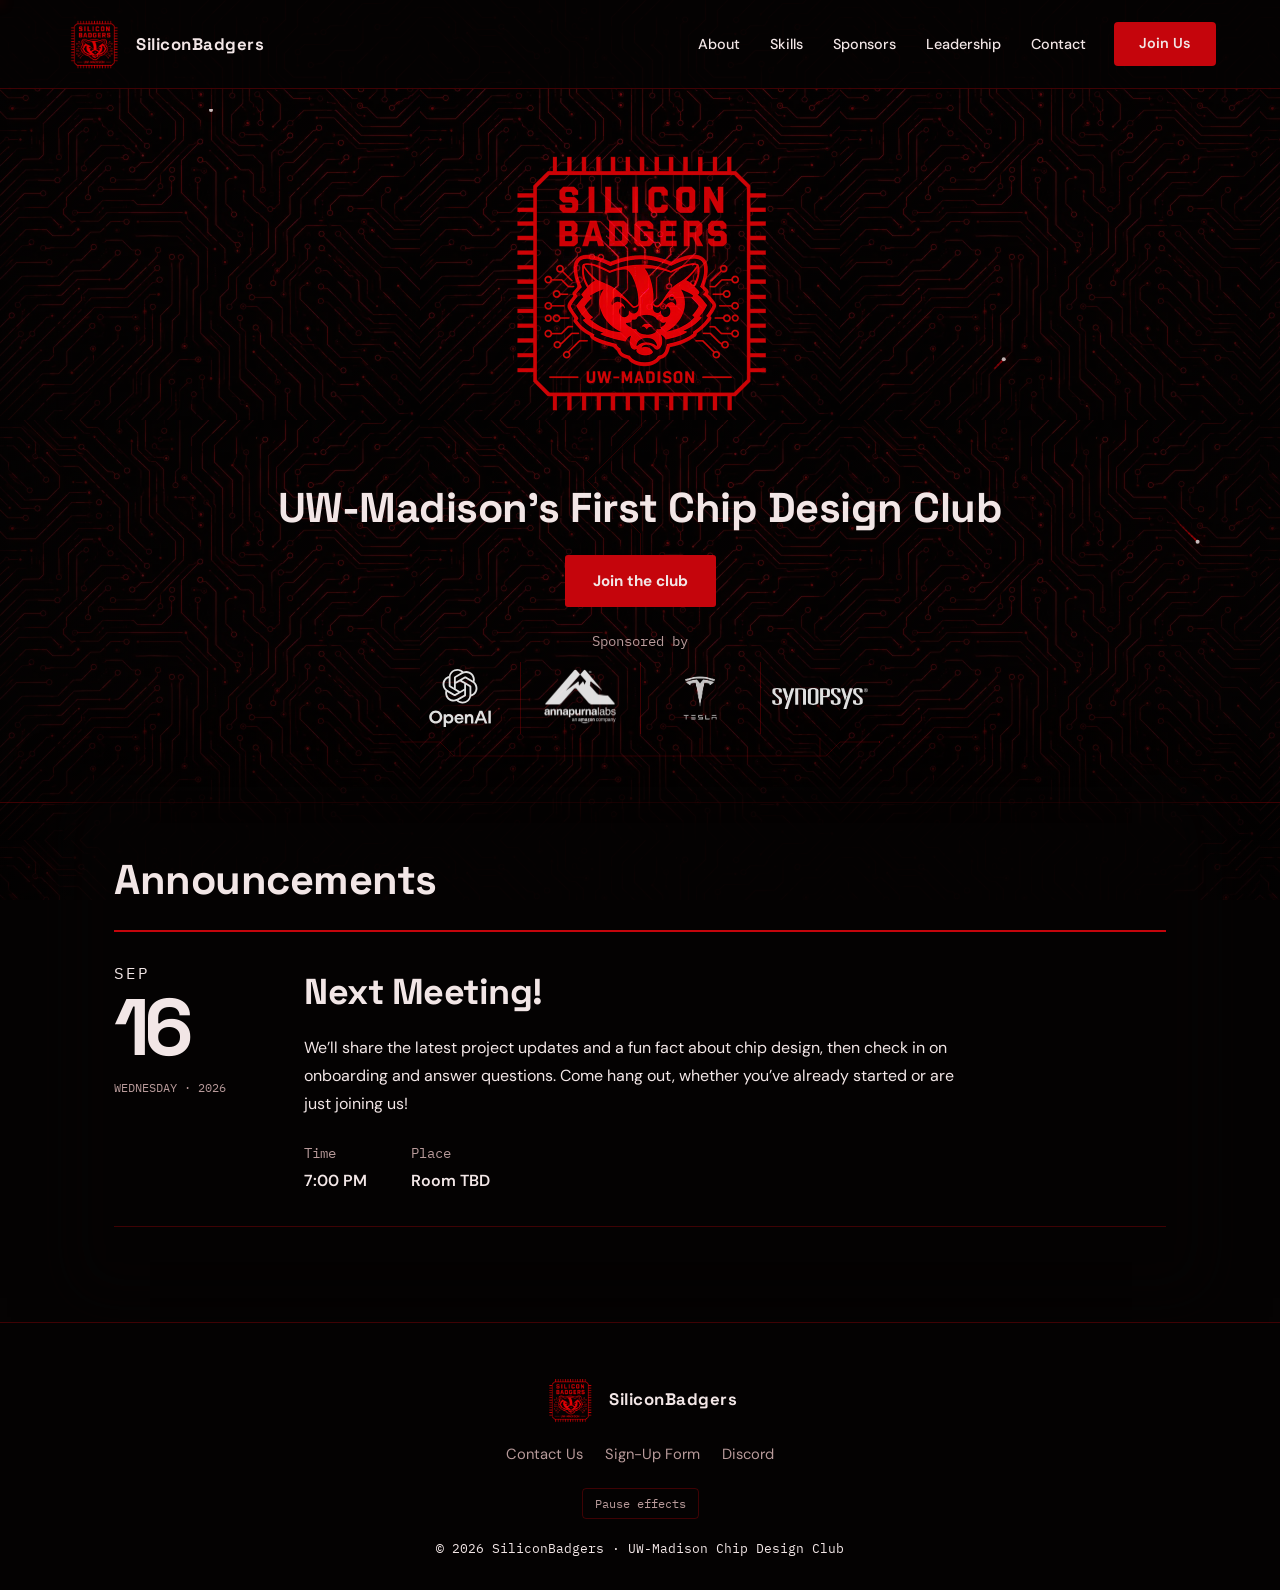
==== commit 2062a376: "Add Synopsys sponsor and align homepage sponsor strip" ====
--- a/index.html
+++ b/index.html
@@ -27,9 +27,9 @@
 <link rel="icon" type="image/png" sizes="192x192" href="assets/img/favicon-192.png">
 <link rel="icon" type="image/png" sizes="512x512" href="assets/img/favicon-512.png">
 <link rel="apple-touch-icon" href="assets/img/apple-touch-icon.png">
-<link rel="stylesheet" href="assets/css/styles.css?v=33">
-<link rel="stylesheet" href="assets/css/sponsors.css?v=6">
-<script defer src="assets/js/main.js?v=16"></script>
+<link rel="stylesheet" href="assets/css/styles.css?v=30">
+<link rel="stylesheet" href="assets/css/sponsors.css?v=8">
+<script defer src="assets/js/main.js?v=10"></script>
 <script defer src="assets/js/effects.js?v=18"></script>
 <script defer src="assets/js/interactions.js?v=3"></script>
 <script type="application/ld+json">
@@ -43,7 +43,7 @@
   "description": "SiliconBadgers is UW-Madison's first chip design club, teaching digital design, verification, and FPGA development while building an open-source LLM inference accelerator.",
   "email": "rsharma232@wisc.edu",
   "sameAs": [
-    "https://discord.gg/YP7TMagWwN"
+    "https://discord.gg/MFdBms4J9z"
   ]
 }
 </script>
@@ -69,11 +69,10 @@
       <span></span><span></span><span></span>
     </label>
     <ul class="navlinks" id="navLinks">
-      <li><a href="index.html" aria-current="page">Home</a></li>
       <li><a href="about.html">About</a></li>
       <li><a href="skills.html">Skills</a></li>
       <li><a href="sponsors.html">Sponsors</a></li>
-      <li><a href="leadership.html">Team</a></li>
+      <li><a href="leadership.html">Leadership</a></li>
       <li><a href="contact.html">Contact</a></li>
       <li><a class="nav-cta" href="join.html">Join Us</a></li>
     </ul>
@@ -153,26 +152,35 @@
         </filter>
       </defs>
     </svg>
-    <a class="sponsors-mini" href="sponsors.html" aria-label="View our sponsors: OpenAI, Amazon Annapurna Labs, and Tesla">
+    <a class="sponsors-mini" href="sponsors.html" aria-label="View our sponsors: OpenAI, Amazon Annapurna Labs, Tesla, and Synopsys">
       <span class="sponsors-mini-label">Sponsored by</span>
       <span class="sponsors-mini-logos">
         <span class="sponsors-mini-mark"><img src="assets/img/openai-logo.svg" width="809" height="763" alt="OpenAI"></span>
         <span class="sponsors-mini-mark sponsors-mini-amazon"><img src="assets/img/amazon-annapurna-labs.png" width="1250" height="1250" alt="Amazon Annapurna Labs"></span>
         <span class="sponsors-mini-mark sponsors-mini-tesla"><img src="assets/img/tesla-logo.png" width="547" height="365" alt="Tesla"></span>
+        <span class="sponsors-mini-mark sponsors-mini-synopsys"><img src="assets/img/synopsys-logo.svg" width="276.32" height="60.13" alt="Synopsys"></span>
       </span>
-      <svg class="sponsors-mini-circuit" viewBox="0 0 360 24" aria-hidden="true">
-        <path class="sponsors-trace-base" d="M0 4H40L54 18H306L320 4H360M60 0V18M180 0V18M300 0V18"/>
-        <path class="sponsors-trace-live" pathLength="100" d="M0 4H40L54 18H306L320 4H360"/>
+      <svg class="sponsors-mini-circuit" viewBox="0 0 480 24" aria-hidden="true">
+        <path class="sponsors-trace-base" d="M0 4H40L54 18H426L440 4H480M60 0V18M180 0V18M300 0V18M420 0V18"/>
+        <path class="sponsors-trace-live" pathLength="100" d="M0 4H40L54 18H426L440 4H480"/>
       </svg>
     </a>
   </div>
 </section>
-
-
-
-
-
-
+<section id="announcements" class="reveal news-section home-announcement" aria-labelledby="latest-heading">
+  <h2 id="latest-heading">Announcements</h2>
+  <article class="meeting-notice" aria-labelledby="meeting-title">
+    <time class="notice-date" datetime="2026-09-16"><span>SEP</span><strong>16</strong><span>WEDNESDAY · 2026</span></time>
+    <div class="notice-copy">
+      <h2 id="meeting-title">Next Meeting!</h2>
+      <p>We’ll share the latest project updates and a fun fact about chip design, then check in on onboarding and answer questions. Come hang out, whether you’ve already started or are just joining us!</p>
+      <dl class="notice-facts">
+        <div><dt>Time</dt><dd>7:00 PM</dd></div>
+        <div><dt>Place</dt><dd>Room TBD</dd></div>
+      </dl>
+    </div>
+  </article>
+</section>
 </main>
 <footer>
   <a class="brand" href="index.html">
@@ -182,7 +190,7 @@
   <div class="flinks">
     <a href="contact.html">Contact Us</a>
     <a href="https://forms.gle/yjvHRH14iNGg6Zvt8" target="_blank" rel="noopener">Sign-Up Form</a>
-    <a href="https://discord.gg/YP7TMagWwN" target="_blank" rel="noopener">Discord</a>
+    <a href="https://discord.gg/MFdBms4J9z" target="_blank" rel="noopener">Discord</a>
   </div>
   <button class="effects-toggle" type="button" aria-pressed="false" hidden>Pause effects</button>
   <p class="fine">© 2026 SiliconBadgers · UW-Madison Chip Design Club</p>
--- a/assets/css/sponsors.css
+++ b/assets/css/sponsors.css
@@ -5,7 +5,7 @@
 .sponsors-intro h1{font-size:var(--page-heading-size);line-height:1.02;letter-spacing:var(--page-heading-spacing);color:var(--white);font-weight:var(--page-heading-weight);}
 .sponsors-intro h1 span{color:var(--uw-red-bright);}
 .sponsors-intro > p{max-width:44ch;line-height:1.8;font-size:1rem;color:var(--ink);padding-bottom:3px;}
-.sponsors-wall{display:grid;grid-template-columns:repeat(3,minmax(0,1fr));border-top:1px solid var(--border);border-bottom:1px solid var(--border);}
+.sponsors-wall{display:grid;grid-template-columns:repeat(4,minmax(0,1fr));border-top:1px solid var(--border);border-bottom:1px solid var(--border);}
 .sponsors-partner{min-width:0;display:block;position:relative;text-decoration:none;padding:28px 28px 32px;color:var(--ink);}
 .sponsors-partner + .sponsors-partner{border-left:1px solid var(--border);}
 .sponsors-partner:focus-visible{outline:2px solid var(--uw-red-bright);outline-offset:6px;z-index:1;}
@@ -14,6 +14,7 @@
 .sponsors-partner-openai .sponsors-mark img{width:70%;height:68%;}
 .sponsors-partner-amazon .sponsors-mark img{width:92%;height:90%;}
 .sponsors-partner-tesla .sponsors-mark img{width:90%;height:86%;filter:grayscale(1) invert(1) brightness(1.25);mix-blend-mode:screen;}
+.sponsors-partner-synopsys .sponsors-mark img{width:94%;}
 .registration{position:absolute;width:11px;height:11px;border-color:var(--uw-red);opacity:.65;transition:border-color .25s,opacity .25s;}
 .registration-top{left:0;top:5px;border-left:1px solid;border-top:1px solid;}
 .registration-bottom{right:0;bottom:40px;border-right:1px solid;border-bottom:1px solid;}
@@ -39,6 +40,9 @@
 .sponsors-contact-link{display:inline-flex;gap:28px;align-items:center;font-weight:650;font-size:1rem;text-decoration:none;padding-bottom:8px;border-bottom:1px solid var(--uw-red);}
 .sponsors-contact-link:is(:hover,:focus-visible){border-color:var(--uw-red-bright);color:var(--ink);}
 @media(max-width:850px){
+  .sponsors-wall{grid-template-columns:repeat(2,minmax(0,1fr));}
+  .sponsors-partner:nth-child(odd){border-left:0;}
+  .sponsors-partner:nth-child(n+3){border-top:1px solid var(--border);}
   .sponsors-intro,.sponsors-support{grid-template-columns:1fr;gap:24px;}
   .sponsors-intro{margin-bottom:40px;}
   .sponsors-intro > p{max-width:60ch;}
@@ -65,13 +69,14 @@
 html.effects-paused .sponsors-partner *{transition:none;}
 
 /* Compact homepage counterpart; the entire strip opens the sponsor page. */
-.sponsors-mini{display:block;width:min(360px,100%);margin:24px auto 0;text-decoration:none;color:var(--ink);}
+.sponsors-mini{display:block;width:min(480px,100%);margin:24px auto 0;text-decoration:none;color:var(--ink);}
 .sponsors-mini-label{display:block;font: .875rem/1.5 var(--mono);color:var(--muted);text-align:center;margin-bottom:10px;}
-.sponsors-mini-logos{display:grid;grid-template-columns:repeat(3,minmax(0,1fr));gap:12px;align-items:center;}
-.sponsors-mini-mark{display:flex;align-items:center;justify-content:center;min-width:0;height:72px;isolation:isolate;}
-.sponsors-mini-mark + .sponsors-mini-mark{border-left:1px solid var(--border);}
+.sponsors-mini-logos{display:grid;grid-template-columns:repeat(4,minmax(0,1fr));align-items:center;}
+.sponsors-mini-mark{position:relative;padding:0 12px;display:flex;align-items:center;justify-content:center;min-width:0;height:72px;isolation:isolate;}
+.sponsors-mini-mark + .sponsors-mini-mark::before{content:"";position:absolute;left:0;top:0;bottom:0;width:1px;background:var(--border);}
 .sponsors-mini-mark img{display:block;width:76px;max-width:100%;height:66px;object-fit:contain;filter:brightness(0) invert(1);opacity:.88;transition:opacity .2s;}
 .sponsors-mini-amazon img{width:100px;height:76px;}
+.sponsors-mini-synopsys img{width:100px;}
 .sponsors-logo-filters{position:absolute;pointer-events:none;}
 .sponsors-mini-tesla img{width:98px;height:auto;filter:url(#sponsors-tesla-cutout);mix-blend-mode:normal;}
 .sponsors-mini-circuit{display:block;width:100%;height:24px;margin-top:4px;fill:none;stroke-linejoin:round;stroke-linecap:round;}
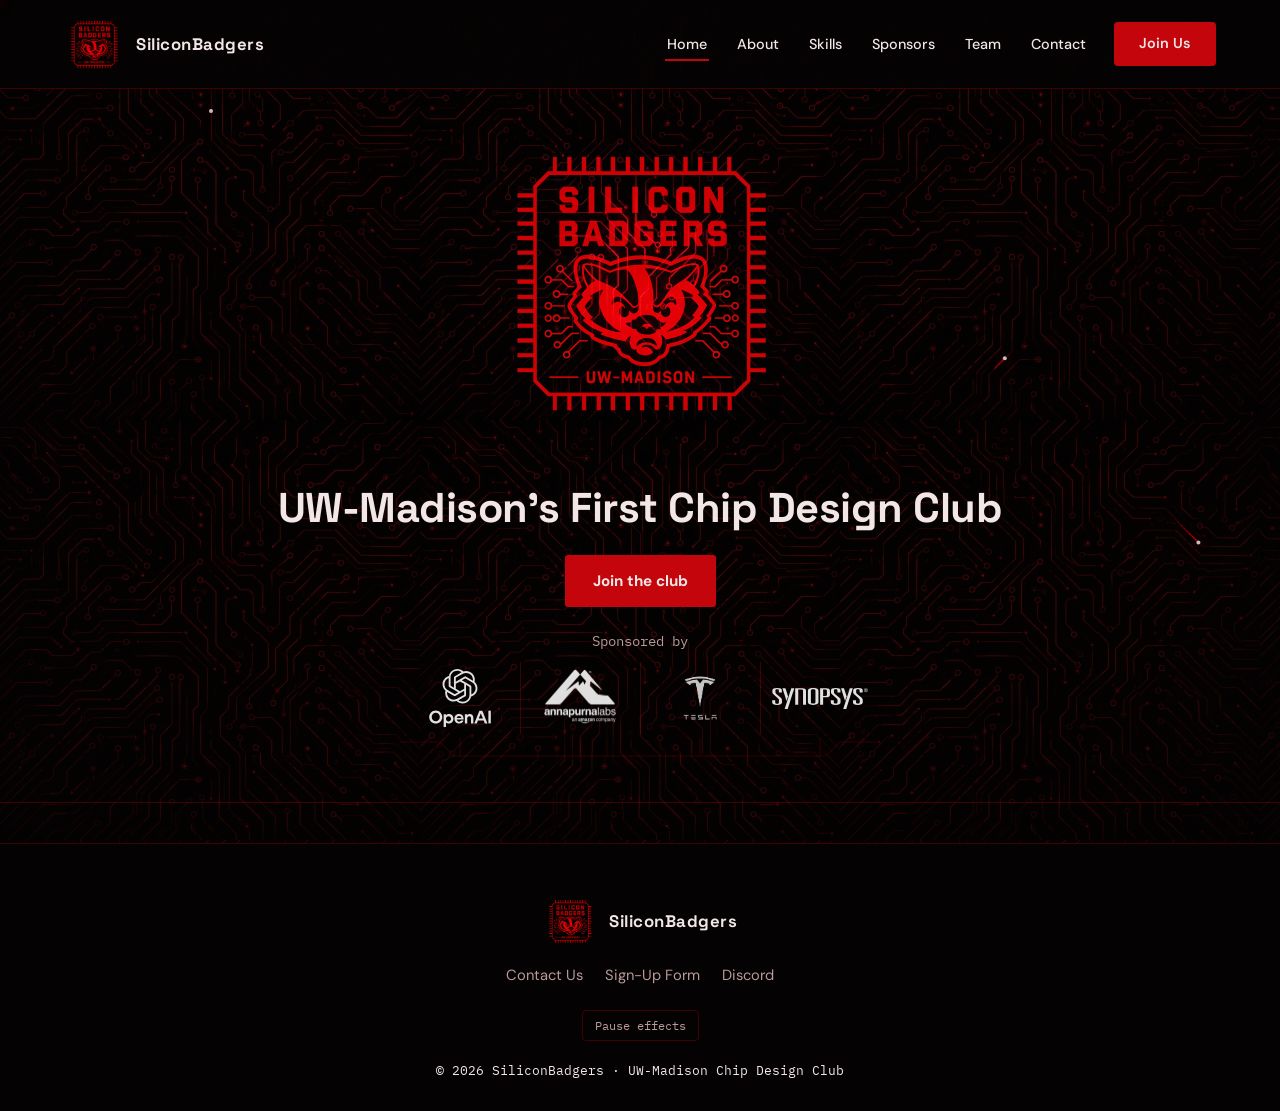
==== commit a322171f: "Merge branch 'main' of https://github.com/SiliconBadgers/SiliconBadgers.github.io # Conflicts: #	ind" ====
--- a/index.html
+++ b/index.html
@@ -27,9 +27,9 @@
 <link rel="icon" type="image/png" sizes="192x192" href="assets/img/favicon-192.png">
 <link rel="icon" type="image/png" sizes="512x512" href="assets/img/favicon-512.png">
 <link rel="apple-touch-icon" href="assets/img/apple-touch-icon.png">
-<link rel="stylesheet" href="assets/css/styles.css?v=30">
+<link rel="stylesheet" href="assets/css/styles.css?v=33">
 <link rel="stylesheet" href="assets/css/sponsors.css?v=8">
-<script defer src="assets/js/main.js?v=10"></script>
+<script defer src="assets/js/main.js?v=16"></script>
 <script defer src="assets/js/effects.js?v=18"></script>
 <script defer src="assets/js/interactions.js?v=3"></script>
 <script type="application/ld+json">
@@ -43,7 +43,7 @@
   "description": "SiliconBadgers is UW-Madison's first chip design club, teaching digital design, verification, and FPGA development while building an open-source LLM inference accelerator.",
   "email": "rsharma232@wisc.edu",
   "sameAs": [
-    "https://discord.gg/MFdBms4J9z"
+    "https://discord.gg/YP7TMagWwN"
   ]
 }
 </script>
@@ -69,10 +69,11 @@
       <span></span><span></span><span></span>
     </label>
     <ul class="navlinks" id="navLinks">
+      <li><a href="index.html" aria-current="page">Home</a></li>
       <li><a href="about.html">About</a></li>
       <li><a href="skills.html">Skills</a></li>
       <li><a href="sponsors.html">Sponsors</a></li>
-      <li><a href="leadership.html">Leadership</a></li>
+      <li><a href="leadership.html">Team</a></li>
       <li><a href="contact.html">Contact</a></li>
       <li><a class="nav-cta" href="join.html">Join Us</a></li>
     </ul>
@@ -167,20 +168,12 @@
     </a>
   </div>
 </section>
-<section id="announcements" class="reveal news-section home-announcement" aria-labelledby="latest-heading">
-  <h2 id="latest-heading">Announcements</h2>
-  <article class="meeting-notice" aria-labelledby="meeting-title">
-    <time class="notice-date" datetime="2026-09-16"><span>SEP</span><strong>16</strong><span>WEDNESDAY · 2026</span></time>
-    <div class="notice-copy">
-      <h2 id="meeting-title">Next Meeting!</h2>
-      <p>We’ll share the latest project updates and a fun fact about chip design, then check in on onboarding and answer questions. Come hang out, whether you’ve already started or are just joining us!</p>
-      <dl class="notice-facts">
-        <div><dt>Time</dt><dd>7:00 PM</dd></div>
-        <div><dt>Place</dt><dd>Room TBD</dd></div>
-      </dl>
-    </div>
-  </article>
-</section>
+
+
+
+
+
+
 </main>
 <footer>
   <a class="brand" href="index.html">
@@ -190,7 +183,7 @@
   <div class="flinks">
     <a href="contact.html">Contact Us</a>
     <a href="https://forms.gle/yjvHRH14iNGg6Zvt8" target="_blank" rel="noopener">Sign-Up Form</a>
-    <a href="https://discord.gg/MFdBms4J9z" target="_blank" rel="noopener">Discord</a>
+    <a href="https://discord.gg/YP7TMagWwN" target="_blank" rel="noopener">Discord</a>
   </div>
   <button class="effects-toggle" type="button" aria-pressed="false" hidden>Pause effects</button>
   <p class="fine">© 2026 SiliconBadgers · UW-Madison Chip Design Club</p>
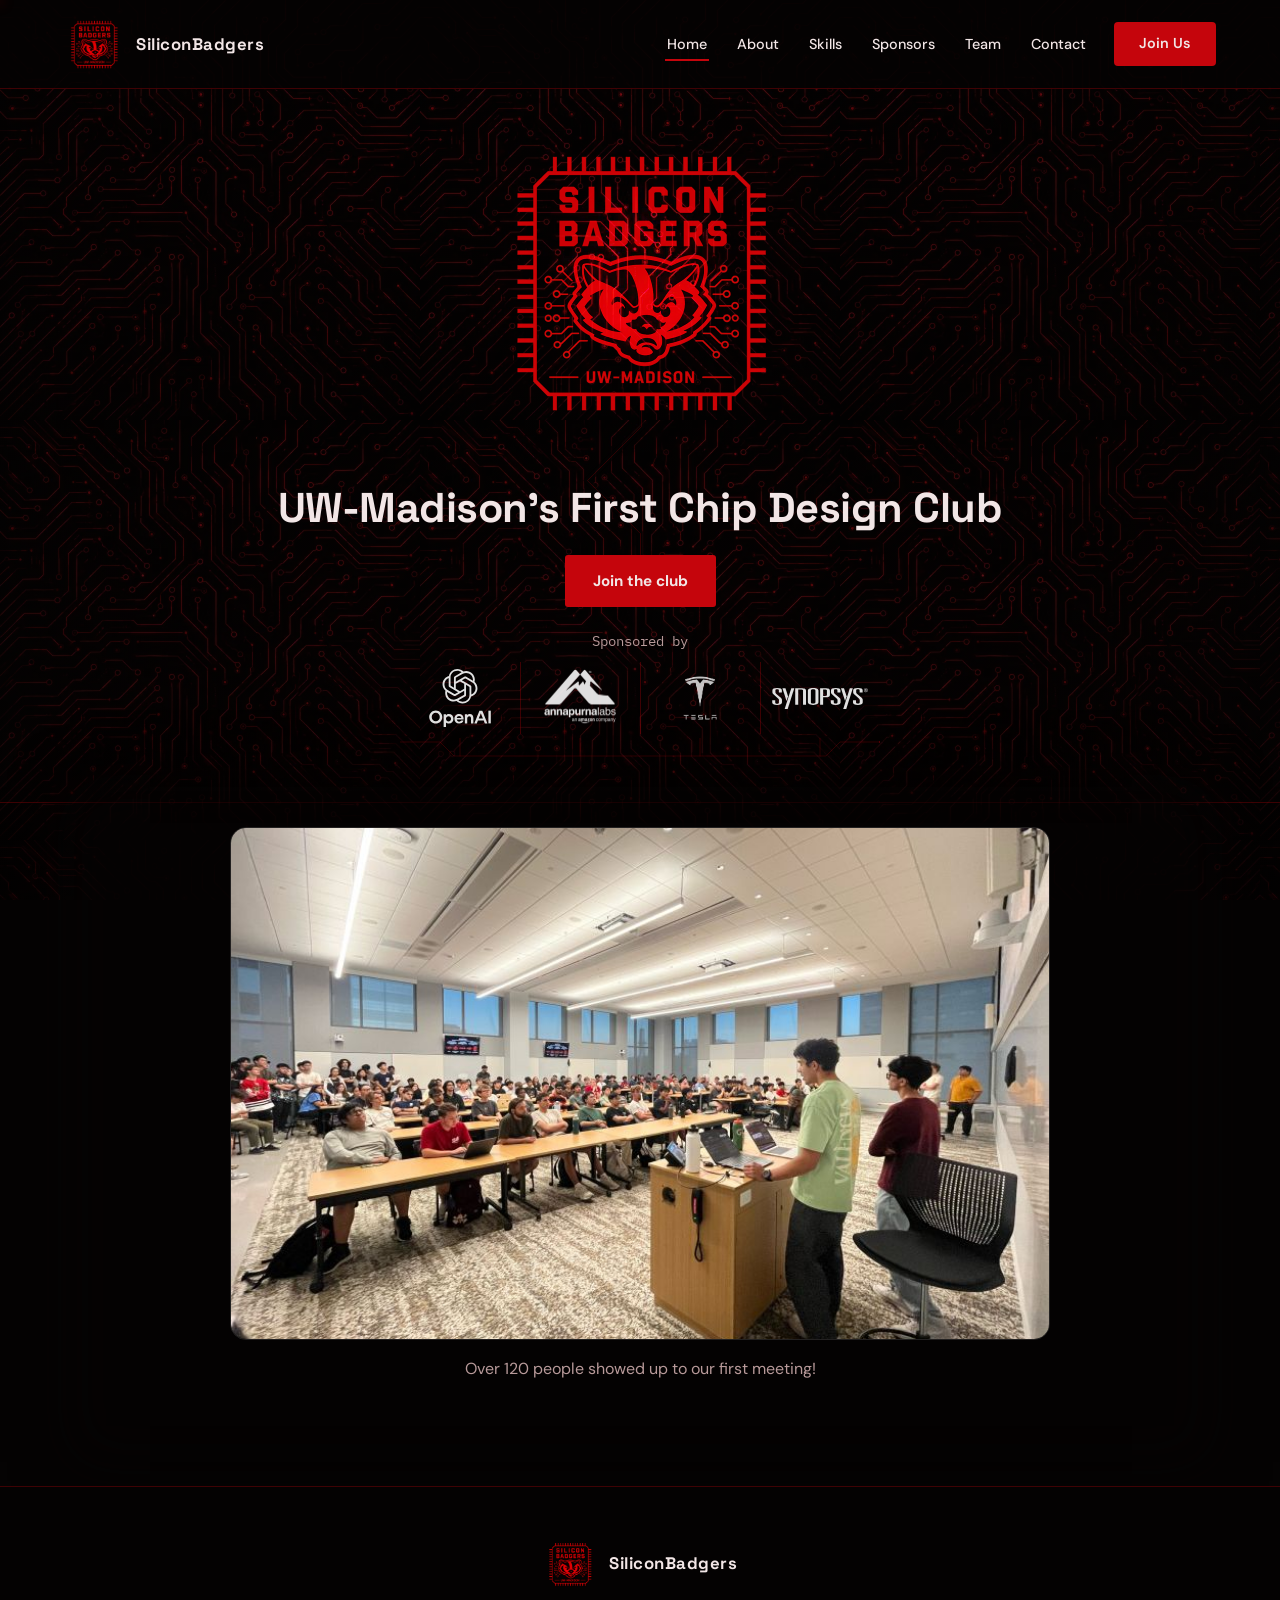
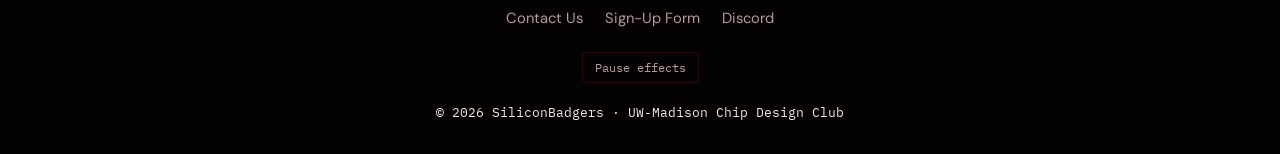
==== commit cfaf87fd: "Add first meeting photo and attendance caption to Home" ====
--- a/index.html
+++ b/index.html
@@ -27,7 +27,7 @@
 <link rel="icon" type="image/png" sizes="192x192" href="assets/img/favicon-192.png">
 <link rel="icon" type="image/png" sizes="512x512" href="assets/img/favicon-512.png">
 <link rel="apple-touch-icon" href="assets/img/apple-touch-icon.png">
-<link rel="stylesheet" href="assets/css/styles.css?v=33">
+<link rel="stylesheet" href="assets/css/styles.css?v=34">
 <link rel="stylesheet" href="assets/css/sponsors.css?v=8">
 <script defer src="assets/js/main.js?v=16"></script>
 <script defer src="assets/js/effects.js?v=18"></script>
@@ -174,6 +174,12 @@
 
 
 
+<section class="first-meeting reveal" aria-label="Our first meeting">
+  <figure class="meeting-photo">
+    <img src="assets/img/first-meeting.png" width="800" height="600" alt="Students gathered in a lecture hall for SiliconBadgers’ first meeting" loading="lazy" decoding="async">
+    <figcaption>Over 120 people showed up to our first meeting!</figcaption>
+  </figure>
+</section>
 </main>
 <footer>
   <a class="brand" href="index.html">
--- a/assets/css/styles.css
+++ b/assets/css/styles.css
@@ -1024,3 +1024,9 @@
 
 /* Small status text prioritizes contrast; the message carries its meaning. */
 .form-status.error{color:var(--ink);}
+
+/* First meeting photo on the home page. */
+.first-meeting{padding-top:24px;padding-bottom:64px;}
+.meeting-photo{max-width:820px;margin:0 auto;}
+.meeting-photo img{display:block;width:100%;height:auto;aspect-ratio:16 / 10;object-fit:cover;object-position:center 55%;border-radius:16px;border:1px solid rgba(255,255,255,.12);}
+.meeting-photo figcaption{text-align:center;margin-top:16px;font-size:1rem;color:var(--muted, #b8b8b8);}
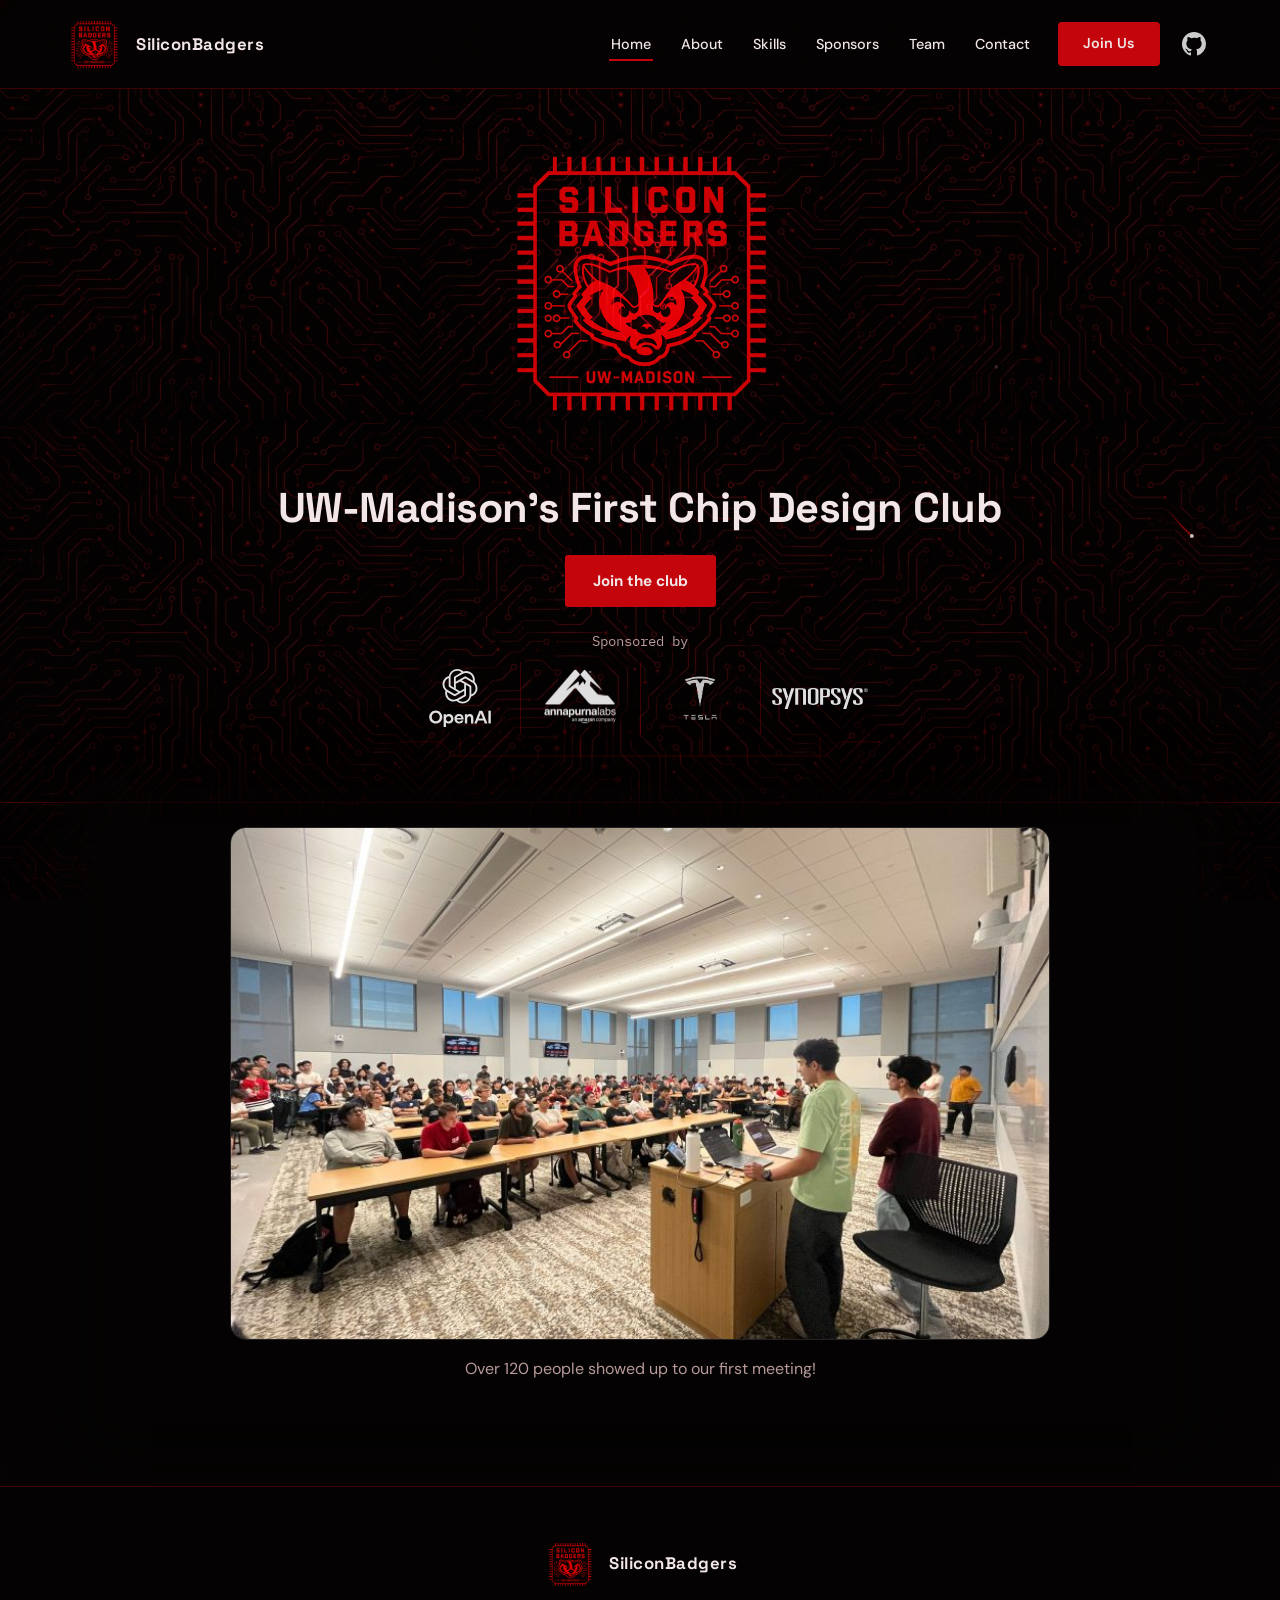
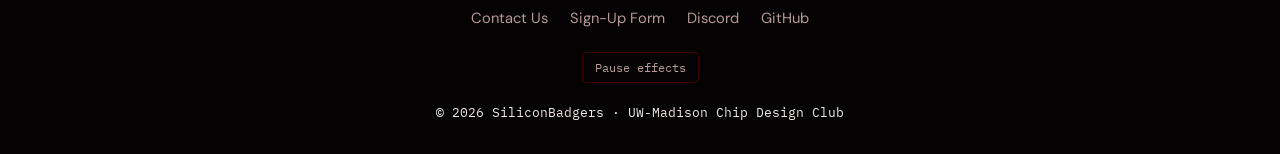
==== commit 88ef484a: "Add GitHub links and keep cursor glow off homepage photo" ====
--- a/index.html
+++ b/index.html
@@ -27,9 +27,9 @@
 <link rel="icon" type="image/png" sizes="192x192" href="assets/img/favicon-192.png">
 <link rel="icon" type="image/png" sizes="512x512" href="assets/img/favicon-512.png">
 <link rel="apple-touch-icon" href="assets/img/apple-touch-icon.png">
-<link rel="stylesheet" href="assets/css/styles.css?v=34">
+<link rel="stylesheet" href="assets/css/styles.css?v=35">
 <link rel="stylesheet" href="assets/css/sponsors.css?v=8">
-<script defer src="assets/js/main.js?v=16"></script>
+<script defer src="assets/js/main.js?v=17"></script>
 <script defer src="assets/js/effects.js?v=18"></script>
 <script defer src="assets/js/interactions.js?v=3"></script>
 <script type="application/ld+json">
@@ -75,7 +75,12 @@
       <li><a href="sponsors.html">Sponsors</a></li>
       <li><a href="leadership.html">Team</a></li>
       <li><a href="contact.html">Contact</a></li>
-      <li><a class="nav-cta" href="join.html">Join Us</a></li>
+      <li class="nav-actions">
+        <a class="nav-cta" href="join.html">Join Us</a>
+        <a class="nav-github" href="https://github.com/SiliconBadgers" target="_blank" rel="noopener" aria-label="SiliconBadgers on GitHub" title="SiliconBadgers on GitHub">
+          <img src="assets/img/github-mark.svg" width="24" height="24" alt="">
+        </a>
+      </li>
     </ul>
   </nav>
 </header>
@@ -190,6 +195,7 @@
     <a href="contact.html">Contact Us</a>
     <a href="https://forms.gle/yjvHRH14iNGg6Zvt8" target="_blank" rel="noopener">Sign-Up Form</a>
     <a href="https://discord.gg/YP7TMagWwN" target="_blank" rel="noopener">Discord</a>
+    <a href="https://github.com/SiliconBadgers" target="_blank" rel="noopener">GitHub</a>
   </div>
   <button class="effects-toggle" type="button" aria-pressed="false" hidden>Pause effects</button>
   <p class="fine">© 2026 SiliconBadgers · UW-Madison Chip Design Club</p>
--- a/assets/css/styles.css
+++ b/assets/css/styles.css
@@ -172,6 +172,17 @@
 .navlinks a.nav-cta::after{display:none;}
 .navlinks a.nav-cta:focus-visible{outline:2px solid var(--white);outline-offset:4px;}
 
+.navlinks .nav-actions{display:flex;align-items:center;gap:12px;}
+.navlinks a.nav-github{
+  display:inline-flex;align-items:center;justify-content:center;
+  width:44px;height:44px;flex-shrink:0;padding:0;border:0;border-radius:4px;
+  opacity:.8;transition:opacity .15s ease,background-color .15s ease;
+}
+.navlinks a.nav-github img{display:block;}
+.navlinks a.nav-github:hover{opacity:1;background:rgb(255 255 255 / .08);}
+.navlinks a.nav-github::after{display:none;}
+.navlinks a.nav-github:focus-visible{opacity:1;outline:2px solid var(--white);outline-offset:4px;}
+
 /* Mobile menu is driven by this visually-hidden checkbox, so it opens and
    closes with pure CSS even when JavaScript is unavailable. */
 .nav-check{
@@ -720,8 +731,9 @@
     font-size:1rem;
   }
   .navlinks a.nav-cta{
-    display:flex;margin:10px 24px 18px;border-radius:4px;text-align:center;
+    display:flex;flex:1;margin:0;border-radius:4px;text-align:center;
   }
+  .navlinks .nav-actions{padding:10px 24px 18px;}
 }
 
 /* Touch-only fallback: works even with no JS at all. JS gives a smooth
